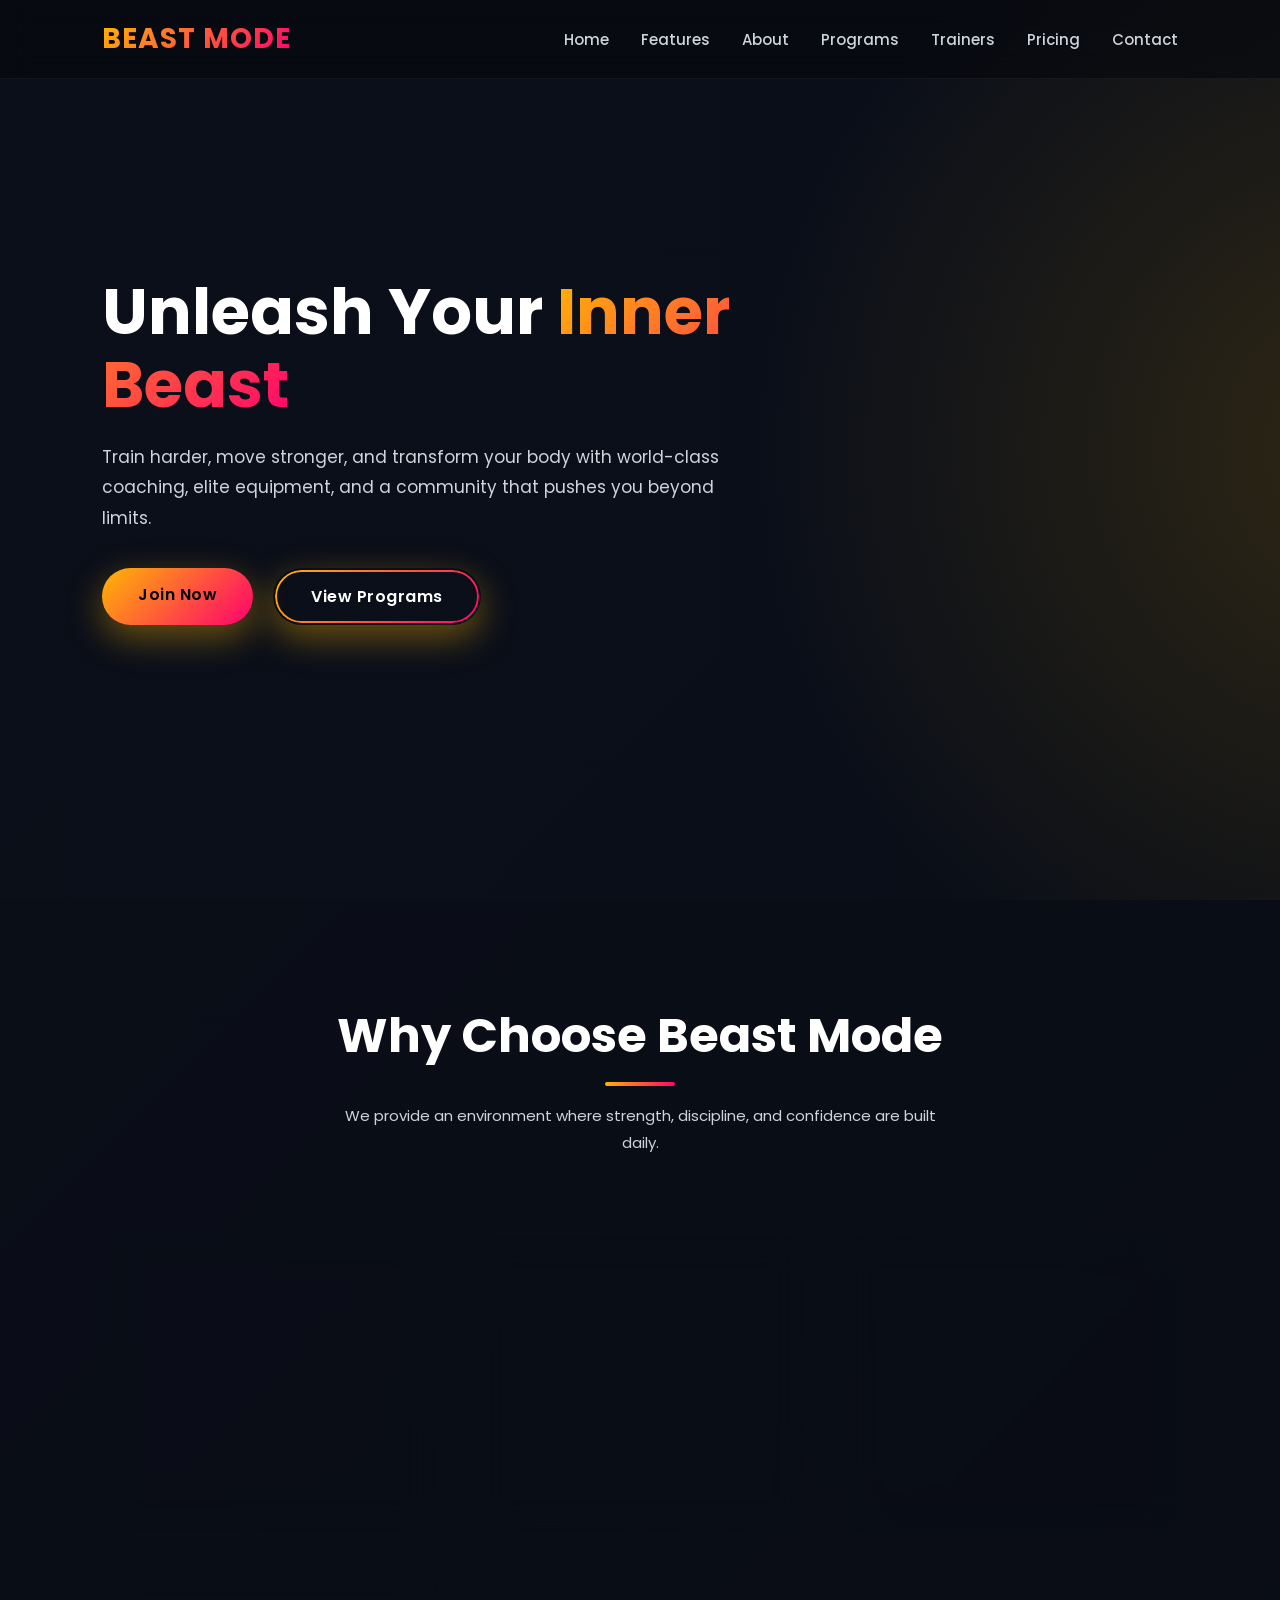
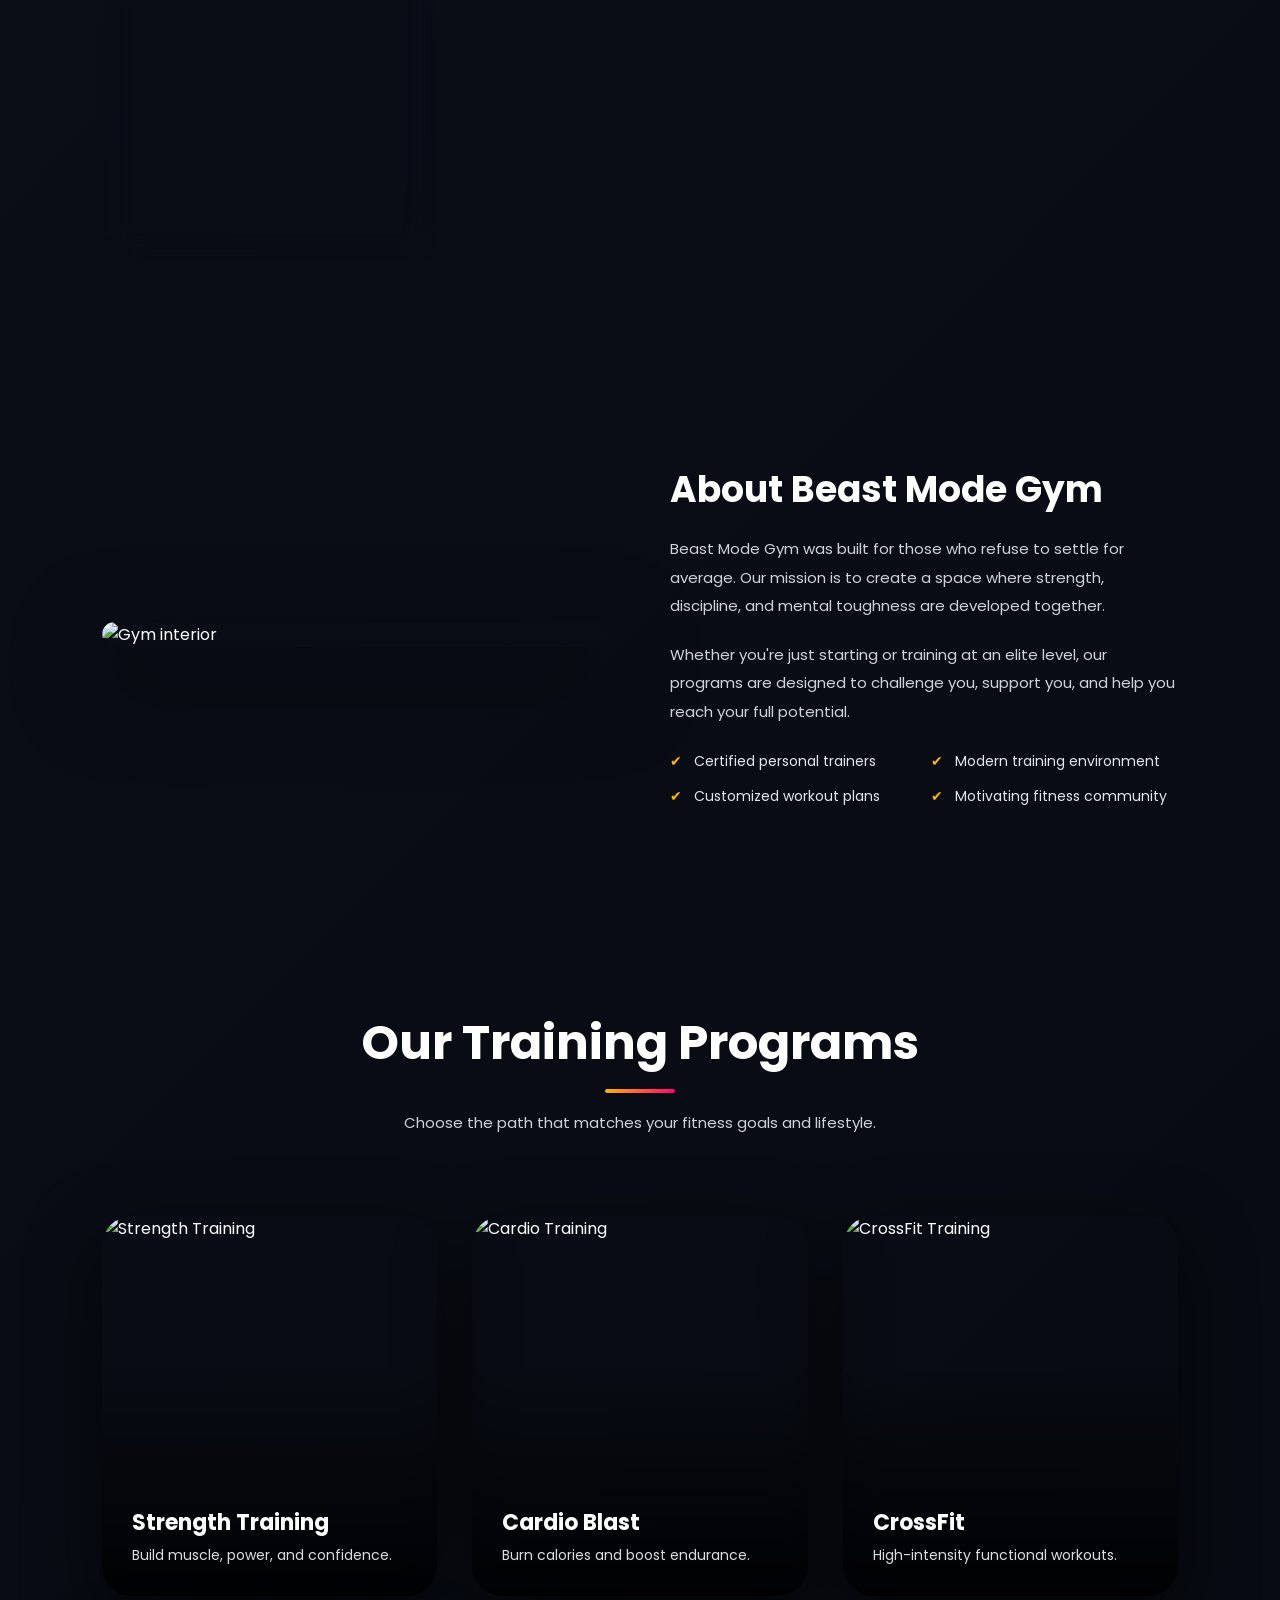
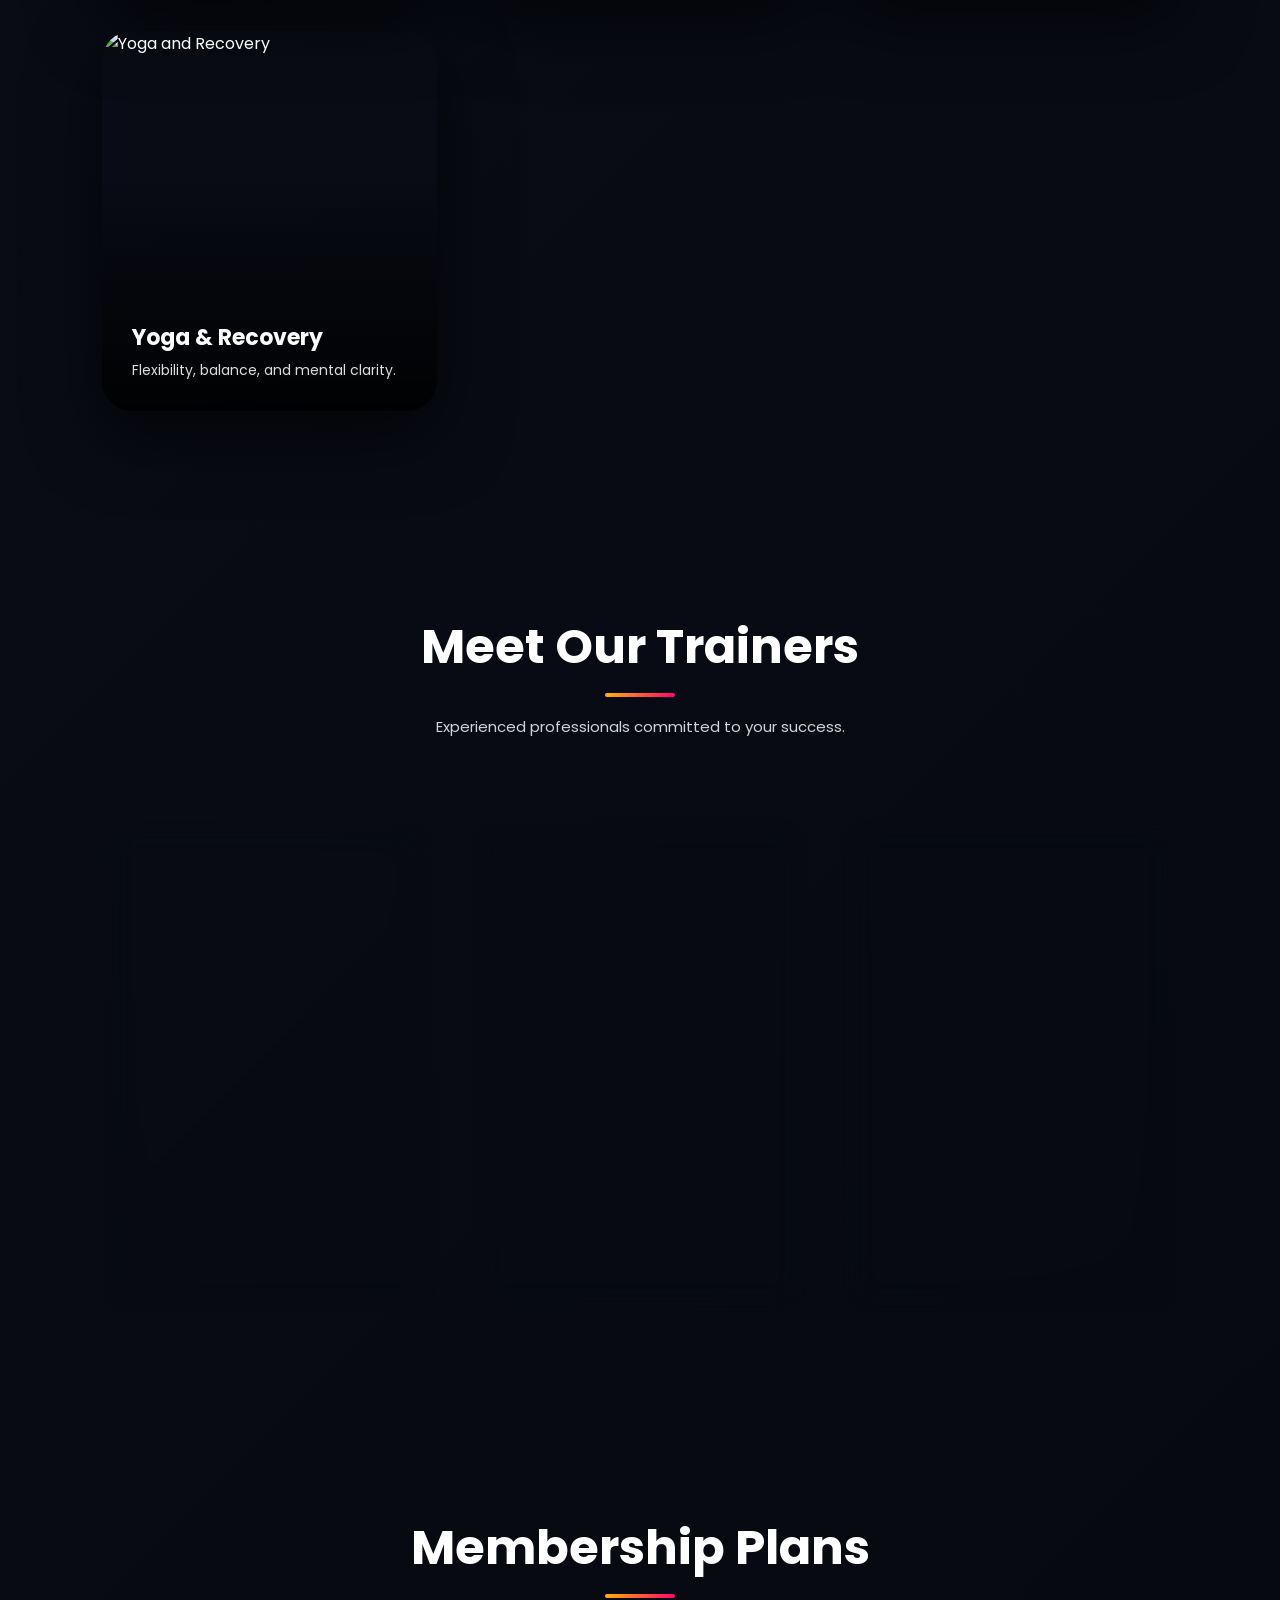
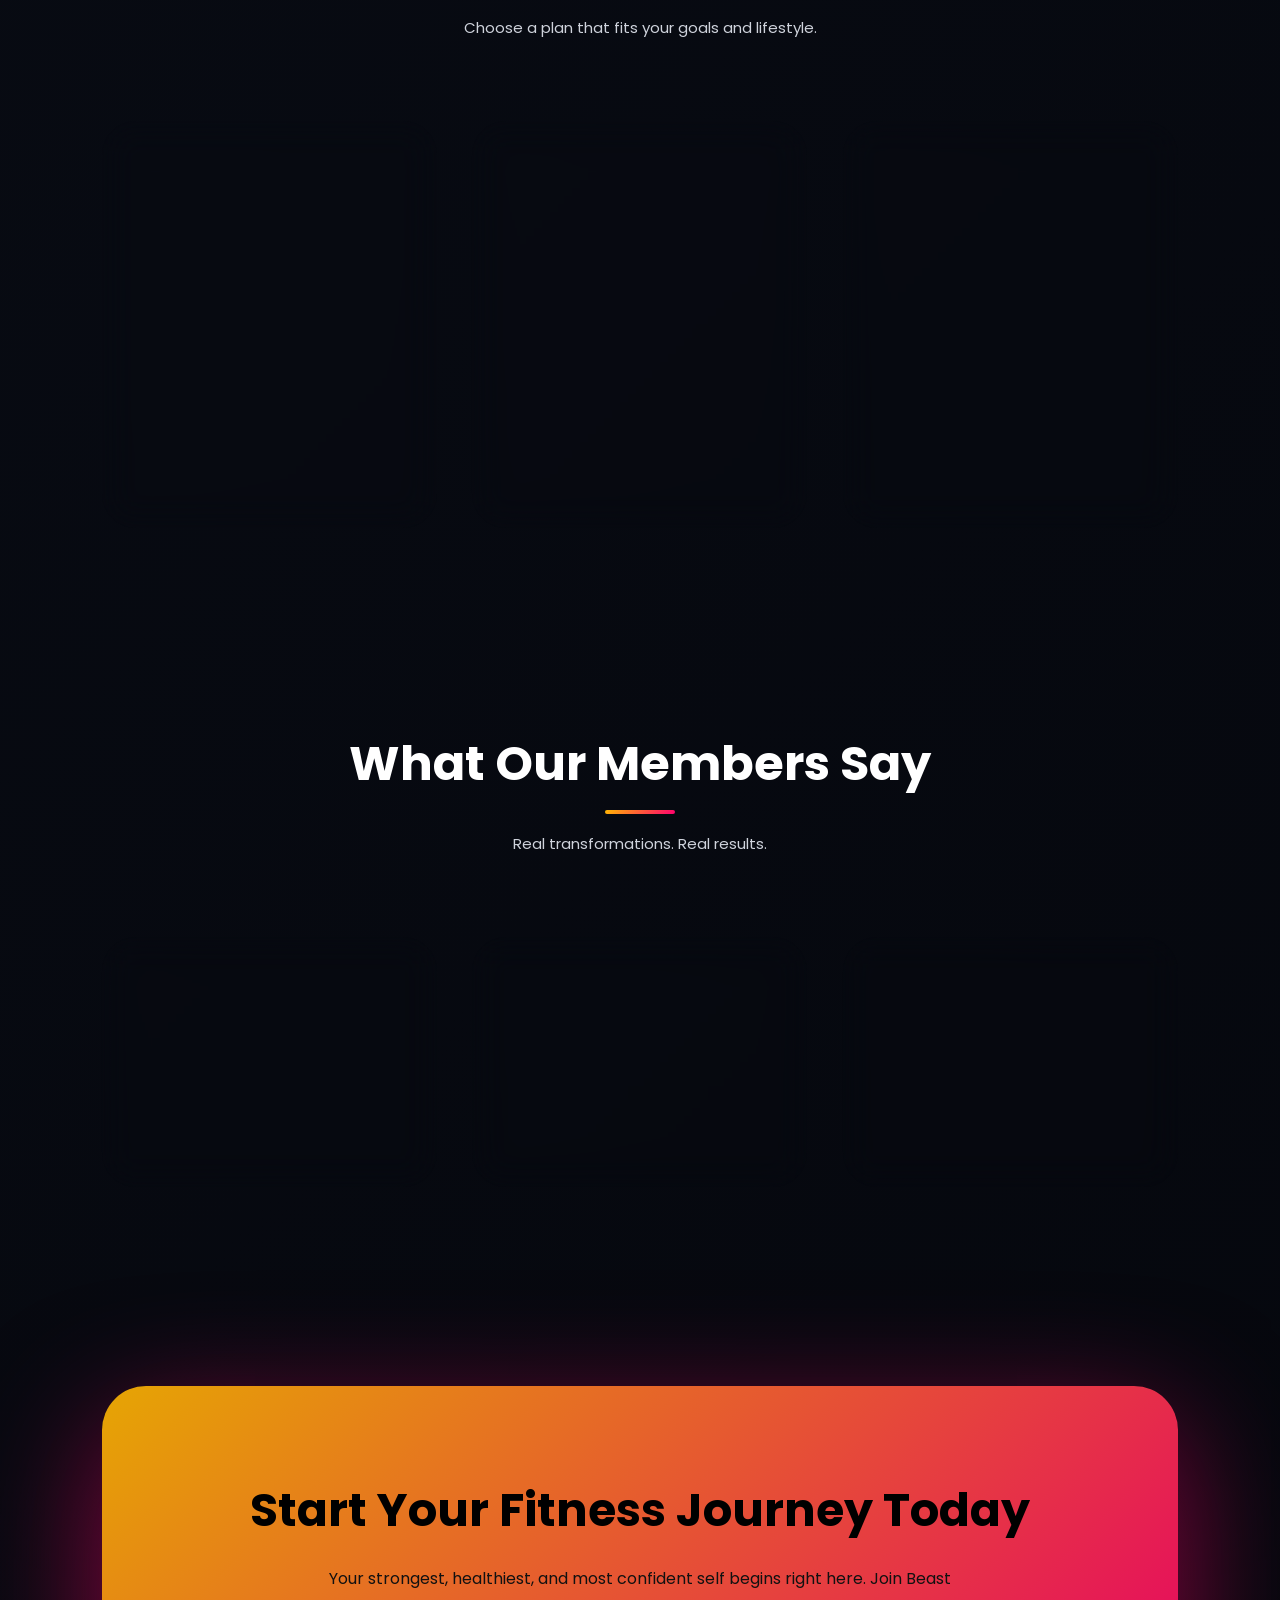
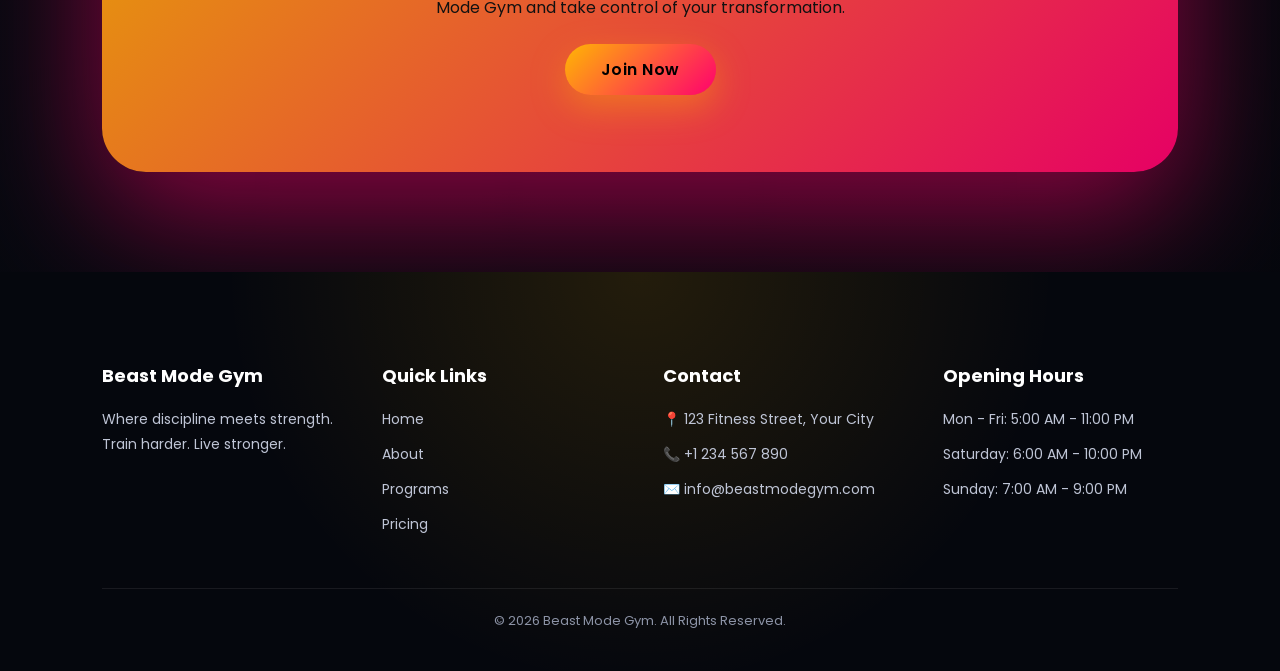
==== index.html @ 17751242 "add new files" ====
<!DOCTYPE html>
<html lang="en">
<head>
  <meta charset="UTF-8" />
  <meta name="viewport" content="width=device-width, initial-scale=1.0" />
  <title>Beast Mode Gym</title>
  <link href="https://fonts.googleapis.com/css2?family=Poppins:wght@300;400;600;700&display=swap" rel="stylesheet">
    <link rel="stylesheet" href="style.css">
</head>
<body>

  <!-- HEADER -->
  <header>
    <div class="logo">BEAST MODE</div>
    <nav>
      <ul>
        <li><a href="#home">Home</a></li>
        <li><a href="#features">Features</a></li>
        <li><a href="#about">About</a></li>
        <li><a href="#programs">Programs</a></li>
        <li><a href="#trainers">Trainers</a></li>
        <li><a href="#pricing">Pricing</a></li>
        <li><a href="#contact">Contact</a></li>
      </ul>
    </nav>
  </header>

  <!-- HERO -->
  <section class="hero" id="home">
    <div class="hero-content">
      <h1>Unleash Your <span>Inner Beast</span></h1>
      <p>Train harder, move stronger, and transform your body with world-class coaching, elite equipment, and a community that pushes you beyond limits.</p>
      <div class="hero-buttons">
        <a href="#pricing" class="btn">Join Now</a>
        <a href="#programs" class="btn outline">View Programs</a>
      </div>
    </div>
  </section>

  <!-- FEATURES -->
  <section id="features">
    <div class="section-title">
      <h2>Why Choose Beast Mode</h2>
      <p>We provide an environment where strength, discipline, and confidence are built daily.</p>
    </div>

    <div class="features-grid">
      <div class="feature-card">
        <i>🏋️</i>
        <h3>Premium Equipment</h3>
        <p>Train with top-of-the-line machines and free weights for maximum performance and safety.</p>
      </div>

      <div class="feature-card">
        <i>🔥</i>
        <h3>High-Intensity Workouts</h3>
        <p>Programs designed to burn fat, build muscle, and push your limits every session.</p>
      </div>

      <div class="feature-card">
        <i>🥗</i>
        <h3>Nutrition Guidance</h3>
        <p>Personalized meal strategies to fuel your body and maximize your results.</p>
      </div>

      <div class="feature-card">
        <i>🧘</i>
        <h3>Recovery & Wellness</h3>
        <p>Yoga, stretching, and recovery sessions to keep your body balanced and strong.</p>
      </div>
    </div>
  </section>

  <!-- ABOUT -->
  <section id="about">
    <div class="about">
      <div class="about-img">
        <img src="https://images.unsplash.com/photo-1579758629938-03608ccdbaba?auto=format&fit=crop&w=1200&q=80" alt="Gym interior">
      </div>

      <div class="about-content">
        <h3>About Beast Mode Gym</h3>
        <p>Beast Mode Gym was built for those who refuse to settle for average. Our mission is to create a space where strength, discipline, and mental toughness are developed together.</p>
        <p>Whether you're just starting or training at an elite level, our programs are designed to challenge you, support you, and help you reach your full potential.</p>
        <ul class="about-list">
          <li>Certified personal trainers</li>
          <li>Modern training environment</li>
          <li>Customized workout plans</li>
          <li>Motivating fitness community</li>
        </ul>
      </div>
    </div>
  </section>

  <!-- PROGRAMS -->
  <section id="programs">
    <div class="section-title">
      <h2>Our Training Programs</h2>
      <p>Choose the path that matches your fitness goals and lifestyle.</p>
    </div>

    <div class="programs-grid">
      <div class="program-card">
        <img src="https://images.unsplash.com/photo-1599058917212-d750089bc07b?auto=format&fit=crop&w=1200&q=80" alt="Strength Training">
        <div class="program-info">
          <h4>Strength Training</h4>
          <p>Build muscle, power, and confidence.</p>
        </div>
      </div>

      <div class="program-card">
        <img src="https://images.unsplash.com/photo-1550345332-09e3ac987658?auto=format&fit=crop&w=1200&q=80" alt="Cardio Training">
        <div class="program-info">
          <h4>Cardio Blast</h4>
          <p>Burn calories and boost endurance.</p>
        </div>
      </div>

      <div class="program-card">
        <img src="https://images.unsplash.com/photo-1593079831268-3381b0db4a77?auto=format&fit=crop&w=1200&q=80" alt="CrossFit Training">
        <div class="program-info">
          <h4>CrossFit</h4>
          <p>High-intensity functional workouts.</p>
        </div>
      </div>

      <div class="program-card">
        <img src="https://images.unsplash.com/photo-1594737625785-cdf9d6e9c1c4?auto=format&fit=crop&w=1200&q=80" alt="Yoga and Recovery">
        <div class="program-info">
          <h4>Yoga & Recovery</h4>
          <p>Flexibility, balance, and mental clarity.</p>
        </div>
      </div>
    </div>
  </section>

  <!-- TRAINERS -->
  <section id="trainers">
    <div class="section-title">
      <h2>Meet Our Trainers</h2>
      <p>Experienced professionals committed to your success.</p>
    </div>

    <div class="trainers-grid">
      <div class="trainer-card">
        <img src="https://images.unsplash.com/photo-1598970434795-0c54fe7c0648?auto=format&fit=crop&w=800&q=80" alt="Trainer">
        <div class="trainer-info">
          <h4>Jason Miller</h4>
          <span>Strength Coach</span>
          <p>Specialist in muscle growth, powerlifting, and advanced strength training.</p>
        </div>
      </div>

      <div class="trainer-card">
        <img src="https://images.unsplash.com/photo-1544717305-2782549b5136?auto=format&fit=crop&w=800&q=80" alt="Trainer">
        <div class="trainer-info">
          <h4>Sophia Reed</h4>
          <span>Fitness & Wellness</span>
          <p>Expert in fat loss, mobility training, and lifestyle coaching.</p>
        </div>
      </div>

      <div class="trainer-card">
        <img src="https://images.unsplash.com/photo-1554284126-aa88f22d0d9c?auto=format&fit=crop&w=800&q=80" alt="Trainer">
        <div class="trainer-info">
          <h4>Daniel Carter</h4>
          <span>CrossFit Trainer</span>
          <p>Focused on high-intensity conditioning and athletic performance.</p>
        </div>
      </div>
    </div>
  </section>

  <!-- PRICING -->
  <section id="pricing">
    <div class="section-title">
      <h2>Membership Plans</h2>
      <p>Choose a plan that fits your goals and lifestyle.</p>
    </div>

    <div class="pricing-grid">
      <div class="price-card">
        <h4>Basic</h4>
        <div class="price">$29<span>/month</span></div>
        <ul>
          <li>Full gym access</li>
          <li>Standard equipment usage</li>
          <li>Locker room access</li>
          <li>Free fitness assessment</li>
        </ul>
        <a href="#" class="btn">Get Started</a>
      </div>

      <div class="price-card">
        <h4>Pro</h4>
        <div class="price">$59<span>/month</span></div>
        <ul>
          <li>All Basic features</li>
          <li>Group fitness classes</li>
          <li>Nutrition guidance</li>
          <li>Monthly progress tracking</li>
        </ul>
        <a href="#" class="btn">Get Started</a>
      </div>

      <div class="price-card">
        <h4>Elite</h4>
        <div class="price">$99<span>/month</span></div>
        <ul>
          <li>All Pro features</li>
          <li>Personal training sessions</li>
          <li>Custom workout plans</li>
          <li>Priority support</li>
        </ul>
        <a href="#" class="btn">Get Started</a>
      </div>
    </div>
  </section>

  <!-- TESTIMONIALS -->
  <section>
    <div class="section-title">
      <h2>What Our Members Say</h2>
      <p>Real transformations. Real results.</p>
    </div>

    <div class="testimonials-grid">
      <div class="testimonial-card">
        <p>“Beast Mode Gym changed my life. I lost 12kg and gained confidence I never had before.”</p>
        <div class="testimonial-user">
          <img src="https://randomuser.me/api/portraits/men/32.jpg" alt="Client">
          <div>
            <h5>Michael R.</h5>
            <span>Member</span>
          </div>
        </div>
      </div>

      <div class="testimonial-card">
        <p>“The trainers truly care about your progress. Every session pushes me to be better.”</p>
        <div class="testimonial-user">
          <img src="https://randomuser.me/api/portraits/women/44.jpg" alt="Client">
          <div>
            <h5>Emma L.</h5>
            <span>Member</span>
          </div>
        </div>
      </div>

      <div class="testimonial-card">
        <p>“Clean, modern, motivating — this is the best gym I’ve ever trained at.”</p>
        <div class="testimonial-user">
          <img src="https://randomuser.me/api/portraits/men/76.jpg" alt="Client">
          <div>
            <h5>David K.</h5>
            <span>Member</span>
          </div>
        </div>
      </div>
    </div>
  </section>

  <!-- CTA -->
  <section>
    <div class="cta">
      <h2>Start Your Fitness Journey Today</h2>
      <p>Your strongest, healthiest, and most confident self begins right here. Join Beast Mode Gym and take control of your transformation.</p>
      <a href="#pricing" class="btn">Join Now</a>
    </div>
  </section>

  <!-- FOOTER -->
  <footer id="contact">
    <div class="footer-grid">
      <div class="footer-col">
        <h4>Beast Mode Gym</h4>
        <p>Where discipline meets strength. Train harder. Live stronger.</p>
      </div>

      <div class="footer-col">
        <h4>Quick Links</h4>
        <a href="#home">Home</a>
        <a href="#about">About</a>
        <a href="#programs">Programs</a>
        <a href="#pricing">Pricing</a>
      </div>

      <div class="footer-col">
        <h4>Contact</h4>
        <p>📍 123 Fitness Street, Your City</p>
        <p>📞 +1 234 567 890</p>
        <p>✉️ info@beastmodegym.com</p>
      </div>

      <div class="footer-col">
        <h4>Opening Hours</h4>
        <p>Mon - Fri: 5:00 AM - 11:00 PM</p>
        <p>Saturday: 6:00 AM - 10:00 PM</p>
        <p>Sunday: 7:00 AM - 9:00 PM</p>
      </div>
    </div>

    <div class="footer-bottom">
      © 2026 Beast Mode Gym. All Rights Reserved.
    </div>
  </footer>

</body>
</html>
---- style.css ----
:root {
    --bg-dark: #0b0f19;
    --bg-glass: rgba(255, 255, 255, 0.08);
    --accent: #ffb703;
    --accent2: #ff006e;
    --text-light: #ffffff;
    --text-muted: #cfd3dc;
    --blur: blur(18px);
}

* {
    margin: 0;
    padding: 0;
    box-sizing: border-box;
    font-family: 'Poppins', sans-serif;
}

body {
    background: linear-gradient(135deg, #0b0f19, #05070d);
    color: var(--text-light);
    overflow-x: hidden;
}

html {
    scroll-behavior: smooth;
}

img {
    max-width: 100%;
    display: block;
}

a {
    text-decoration: none;
    color: inherit;
}

section {
    padding: 100px 8%;
    position: relative;
}

/* ================= HEADER ================= */
header {
    position: fixed;
    top: 0;
    left: 0;
    width: 100%;
    z-index: 1000;
    background: rgba(5, 7, 13, 0.6);
    backdrop-filter: blur(14px);
    padding: 18px 8%;
    display: flex;
    align-items: center;
    justify-content: space-between;
    border-bottom: 1px solid rgba(255, 255, 255, 0.05);
}

.logo {
    font-size: 28px;
    font-weight: 700;
    letter-spacing: 1px;
    background: linear-gradient(135deg, var(--accent), var(--accent2));
    -webkit-background-clip: text;
    -webkit-text-fill-color: transparent;
}

nav ul {
    list-style: none;
    display: flex;
    gap: 32px;
}

nav ul li a {
    font-size: 15px;
    font-weight: 500;
    color: var(--text-muted);
    position: relative;
    padding-bottom: 6px;
}

nav ul li a::after {
    content: '';
    position: absolute;
    left: 0;
    bottom: 0;
    width: 0;
    height: 2px;
    background: linear-gradient(135deg, var(--accent), var(--accent2));
    transition: width 0.4s ease;
}

nav ul li a:hover::after {
    width: 100%;
}

/* ================= HERO ================= */
.hero {
    min-height: 100vh;
    display: flex;
    align-items: center;
    background:
        linear-gradient(to right, rgba(11, 15, 25, 0.85), rgba(11, 15, 25, 0.55)),
        url('https://images.unsplash.com/photo-1558611848-73f7eb4001a1?auto=format&fit=crop&w=1600&q=80') center/cover no-repeat;
    position: relative;
    overflow: hidden;
}

.hero::before {
    content: '';
    position: absolute;
    width: 200%;
    height: 200%;
    background: radial-gradient(circle at center, rgba(255, 183, 3, 0.15), transparent 40%);
    animation: pulseGlow 6s infinite alternate ease-in-out;
}

.hero-content {
    position: relative;
    max-width: 650px;
    z-index: 2;
    animation: slideInLeft 1.4s ease forwards;
}

.hero-content h1 {
    font-size: clamp(36px, 5vw, 64px);
    line-height: 1.15;
    margin-bottom: 20px;
}

.hero-content h1 span {
    background: linear-gradient(135deg, var(--accent), var(--accent2));
    -webkit-background-clip: text;
    -webkit-text-fill-color: transparent;
}

.hero-content p {
    font-size: 17px;
    color: var(--text-muted);
    margin-bottom: 35px;
    line-height: 1.8;
}

.hero-buttons {
    display: flex;
    gap: 20px;
    flex-wrap: wrap;
}

.btn {
    padding: 14px 36px;
    border-radius: 40px;
    font-weight: 600;
    letter-spacing: 0.5px;
    background: linear-gradient(135deg, var(--accent), var(--accent2));
    color: #000;
    box-shadow: 0 12px 35px rgba(255, 183, 3, 0.4);
    transition: all 0.4s ease;
}

.btn:hover {
    transform: translateY(-6px) scale(1.05);
    box-shadow: 0 20px 55px rgba(255, 0, 110, 0.55);
}

.btn.outline {
    background: transparent;
    color: #fff;
    border: 2px solid transparent;
    background-clip: padding-box;
    position: relative;
}

.btn.outline::before {
    content: '';
    position: absolute;
    inset: 0;
    border-radius: 40px;
    padding: 2px;
    background: linear-gradient(135deg, var(--accent), var(--accent2));
    -webkit-mask: linear-gradient(#fff 0 0) content-box, linear-gradient(#fff 0 0);
    -webkit-mask-composite: xor;
    mask-composite: exclude;
}

/* ================= SECTION TITLES ================= */
.section-title {
    text-align: center;
    margin-bottom: 80px;
    animation: fadeUp 1.2s ease forwards;
}

.section-title h2 {
    font-size: clamp(30px, 4vw, 48px);
    margin-bottom: 12px;
    position: relative;
    display: inline-block;
}

.section-title h2::after {
    content: '';
    width: 70px;
    height: 4px;
    background: linear-gradient(135deg, var(--accent), var(--accent2));
    position: absolute;
    left: 50%;
    bottom: -14px;
    transform: translateX(-50%);
    border-radius: 3px;
}

.section-title p {
    color: var(--text-muted);
    font-size: 15px;
    margin-top: 18px;
    max-width: 600px;
    margin-inline: auto;
    line-height: 1.8;
}

/* ================= FEATURES ================= */
.features-grid {
    display: grid;
    grid-template-columns: repeat(auto-fit, minmax(260px, 1fr));
    gap: 35px;
}

.feature-card {
    background: linear-gradient(145deg, rgba(255, 255, 255, 0.08), rgba(255, 255, 255, 0.02));
    backdrop-filter: var(--blur);
    border-radius: 26px;
    padding: 45px 30px;
    text-align: center;
    box-shadow: 0 20px 55px rgba(0, 0, 0, 0.55);
    transition: all 0.5s ease;
    position: relative;
    overflow: hidden;
}

.feature-card::before {
    content: '';
    position: absolute;
    width: 120%;
    height: 120%;
    background: radial-gradient(circle at top right, rgba(255, 183, 3, 0.25), transparent 60%);
    opacity: 0;
    transition: opacity 0.5s ease;
}

.feature-card:hover::before {
    opacity: 1;
}

.feature-card:hover {
    transform: translateY(-12px) scale(1.05);
    box-shadow: 0 30px 85px rgba(255, 0, 110, 0.45);
}

.feature-card i {
    font-size: 46px;
    margin-bottom: 18px;
    display: inline-block;
    background: linear-gradient(135deg, var(--accent), var(--accent2));
    -webkit-background-clip: text;
    -webkit-text-fill-color: transparent;
}

.feature-card h3 {
    font-size: 21px;
    margin-bottom: 12px;
}

.feature-card p {
    font-size: 14px;
    color: var(--text-muted);
    line-height: 1.8;
}

/* ================= ABOUT ================= */
.about {
    display: grid;
    grid-template-columns: repeat(auto-fit, minmax(280px, 1fr));
    gap: 60px;
    align-items: center;
}

.about-img {
    border-radius: 34px;
    overflow: hidden;
    box-shadow: 0 30px 90px rgba(0, 0, 0, 0.6);
    animation: floatY 6s infinite ease-in-out;
}

.about-content h3 {
    font-size: 36px;
    margin-bottom: 18px;
}

.about-content p {
    font-size: 15px;
    color: var(--text-muted);
    line-height: 1.9;
    margin-bottom: 20px;
}

.about-list {
    display: grid;
    grid-template-columns: repeat(2, 1fr);
    gap: 14px;
    margin-top: 25px;
}

.about-list li {
    list-style: none;
    font-size: 14px;
    color: #e2e6ee;
    position: relative;
    padding-left: 24px;
}

.about-list li::before {
    content: '✔';
    position: absolute;
    left: 0;
    top: 0;
    color: var(--accent);
    font-size: 14px;
}

/* ================= PROGRAMS ================= */
.programs-grid {
    display: grid;
    grid-template-columns: repeat(auto-fit, minmax(260px, 1fr));
    gap: 35px;
}

.program-card {
    position: relative;
    height: 380px;
    border-radius: 30px;
    overflow: hidden;
    box-shadow: 0 25px 70px rgba(0, 0, 0, 0.6);
    transition: transform 0.5s ease, box-shadow 0.5s ease;
}

.program-card img {
    width: 100%;
    height: 100%;
    object-fit: cover;
    transition: transform 0.8s ease;
}

.program-card::after {
    content: '';
    position: absolute;
    inset: 0;
    background: linear-gradient(to top, rgba(0, 0, 0, 0.85), transparent 60%);
}

.program-info {
    position: absolute;
    bottom: 30px;
    left: 30px;
    z-index: 2;
}

.program-info h4 {
    font-size: 22px;
    margin-bottom: 6px;
}

.program-info p {
    font-size: 14px;
    color: #ddd;
}

.program-card:hover img {
    transform: scale(1.15) rotate(1deg);
}

.program-card:hover {
    transform: translateY(-10px) scale(1.03);
    box-shadow: 0 35px 100px rgba(255, 0, 110, 0.45);
}

/* ================= TRAINERS ================= */
.trainers-grid {
    display: grid;
    grid-template-columns: repeat(auto-fit, minmax(260px, 1fr));
    gap: 35px;
}

.trainer-card {
    background: linear-gradient(145deg, rgba(255, 255, 255, 0.08), rgba(255, 255, 255, 0.02));
    backdrop-filter: var(--blur);
    border-radius: 30px;
    overflow: hidden;
    text-align: center;
    box-shadow: 0 22px 65px rgba(0, 0, 0, 0.55);
    transition: all 0.5s ease;
}

.trainer-card:hover {
    transform: translateY(-14px) scale(1.05);
    box-shadow: 0 35px 110px rgba(255, 183, 3, 0.45);
}

.trainer-card img {
    height: 320px;
    width: 100%;
    object-fit: cover;
}

.trainer-info {
    padding: 28px 24px;
}

.trainer-info h4 {
    font-size: 20px;
    margin-bottom: 6px;
}

.trainer-info span {
    font-size: 13px;
    color: var(--accent);
    display: block;
    margin-bottom: 12px;
}

.trainer-info p {
    font-size: 14px;
    color: var(--text-muted);
    line-height: 1.7;
}

/* ================= PRICING ================= */
.pricing-grid {
    display: grid;
    grid-template-columns: repeat(auto-fit, minmax(260px, 1fr));
    gap: 35px;
}

.price-card {
    background: linear-gradient(145deg, rgba(255, 255, 255, 0.1), rgba(255, 255, 255, 0.02));
    backdrop-filter: var(--blur);
    border-radius: 34px;
    padding: 50px 34px;
    text-align: center;
    box-shadow: 0 28px 80px rgba(0, 0, 0, 0.6);
    transition: all 0.5s ease;
    position: relative;
    overflow: hidden;
}

.price-card::before {
    content: '';
    position: absolute;
    width: 140%;
    height: 140%;
    background: radial-gradient(circle at top left, rgba(255, 0, 110, 0.25), transparent 60%);
    opacity: 0;
    transition: opacity 0.5s ease;
}

.price-card:hover::before {
    opacity: 1;
}

.price-card:hover {
    transform: translateY(-16px) scale(1.06);
    box-shadow: 0 40px 120px rgba(255, 0, 110, 0.55);
}

.price-card h4 {
    font-size: 22px;
    margin-bottom: 14px;
}

.price {
    font-size: 44px;
    font-weight: 700;
    margin-bottom: 20px;
    background: linear-gradient(135deg, var(--accent), var(--accent2));
    -webkit-background-clip: text;
    -webkit-text-fill-color: transparent;
}

.price span {
    font-size: 14px;
    color: var(--text-muted);
    font-weight: 400;
}

.price-card ul {
    list-style: none;
    margin-bottom: 30px;
}

.price-card ul li {
    font-size: 14px;
    color: #e3e7ef;
    margin: 12px 0;
}

/* ================= TESTIMONIALS ================= */
.testimonials-grid {
    display: grid;
    grid-template-columns: repeat(auto-fit, minmax(280px, 1fr));
    gap: 35px;
}

.testimonial-card {
    background: linear-gradient(145deg, rgba(255, 255, 255, 0.08), rgba(255, 255, 255, 0.02));
    backdrop-filter: var(--blur);
    border-radius: 34px;
    padding: 45px 34px;
    box-shadow: 0 24px 70px rgba(0, 0, 0, 0.55);
    transition: all 0.5s ease;
    position: relative;
}

.testimonial-card::after {
    content: '❝';
    position: absolute;
    top: 20px;
    right: 24px;
    font-size: 60px;
    opacity: 0.08;
}

.testimonial-card:hover {
    transform: translateY(-12px) scale(1.04);
    box-shadow: 0 35px 110px rgba(255, 183, 3, 0.45);
}

.testimonial-card p {
    font-size: 15px;
    color: #e2e6ee;
    line-height: 1.9;
    margin-bottom: 22px;
}

.testimonial-user {
    display: flex;
    align-items: center;
    gap: 14px;
}

.testimonial-user img {
    width: 52px;
    height: 52px;
    border-radius: 50%;
    object-fit: cover;
    border: 2px solid var(--accent);
}

.testimonial-user h5 {
    font-size: 15px;
}

.testimonial-user span {
    font-size: 12px;
    color: var(--accent);
}

/* ================= CTA ================= */
.cta {
    background:
        linear-gradient(135deg, rgba(255, 183, 3, 0.9), rgba(255, 0, 110, 0.9)),
        url('https://images.unsplash.com/photo-1554284126-aa88f22d0d9c?auto=format&fit=crop&w=1600&q=80') center/cover no-repeat;
    border-radius: 44px;
    padding: 90px 70px;
    text-align: center;
    box-shadow: 0 40px 130px rgba(255, 0, 110, 0.55);
    position: relative;
    overflow: hidden;
    animation: glowPulse 6s infinite alternate ease-in-out;
}

.cta h2 {
    font-size: clamp(28px, 4vw, 46px);
    margin-bottom: 20px;
    color: #000;
}

.cta p {
    font-size: 16px;
    margin-bottom: 34px;
    color: #111;
    max-width: 650px;
    margin-inline: auto;
    line-height: 1.8;
}

/* ================= FOOTER ================= */
footer {
    background: #05070d;
    padding: 90px 8% 40px;
    position: relative;
}

footer::before {
    content: '';
    position: absolute;
    inset: 0;
    background: radial-gradient(circle at top center, rgba(255, 183, 3, 0.12), transparent 55%);
}

.footer-grid {
    display: grid;
    grid-template-columns: repeat(auto-fit, minmax(220px, 1fr));
    gap: 45px;
    margin-bottom: 40px;
    position: relative;
    z-index: 2;
}

.footer-col h4 {
    font-size: 18px;
    margin-bottom: 18px;
    color: #fff;
}

.footer-col p,
.footer-col a {
    font-size: 14px;
    color: #bfc5d6;
    line-height: 1.8;
    display: block;
    margin-bottom: 10px;
    transition: color 0.3s ease;
}

.footer-col a:hover {
    color: var(--accent);
}

.footer-bottom {
    text-align: center;
    font-size: 13px;
    color: #8c93a6;
    border-top: 1px solid rgba(255, 255, 255, 0.08);
    padding-top: 22px;
    position: relative;
    z-index: 2;
}

/* ================= ANIMATIONS ================= */
@keyframes slideInLeft {
    from {
        opacity: 0;
        transform: translateX(-80px);
    }

    to {
        opacity: 1;
        transform: translateX(0);
    }
}

@keyframes fadeUp {
    from {
        opacity: 0;
        transform: translateY(60px);
    }

    to {
        opacity: 1;
        transform: translateY(0);
    }
}

@keyframes floatY {

    0%,
    100% {
        transform: translateY(0);
    }

    50% {
        transform: translateY(-16px);
    }
}

@keyframes pulseGlow {
    0% {
        transform: scale(1);
        opacity: 0.4;
    }

    100% {
        transform: scale(1.15);
        opacity: 0.7;
    }
}

@keyframes glowPulse {
    0% {
        box-shadow: 0 40px 130px rgba(255, 0, 110, 0.45);
    }

    100% {
        box-shadow: 0 60px 180px rgba(255, 183, 3, 0.65);
    }
}

/* ================= RESPONSIVE ================= */
@media (max-width: 900px) {
    header {
        padding: 16px 6%;
    }

    nav ul {
        gap: 20px;
    }

    .hero-content {
        max-width: 100%;
    }

    .cta {
        padding: 70px 40px;
    }
}

@media (max-width: 600px) {
    section {
        padding: 80px 6%;
    }

    header {
        flex-direction: column;
        gap: 12px;
    }

    nav ul {
        flex-wrap: wrap;
        justify-content: center;
        gap: 14px;
    }

    .hero-content h1 {
        font-size: 36px;
    }

    .hero-content p {
        font-size: 15px;
    }

    .hero-buttons {
        justify-content: center;
    }

    .about-list {
        grid-template-columns: 1fr;
    }

    .cta {
        padding: 60px 26px;
    }
}
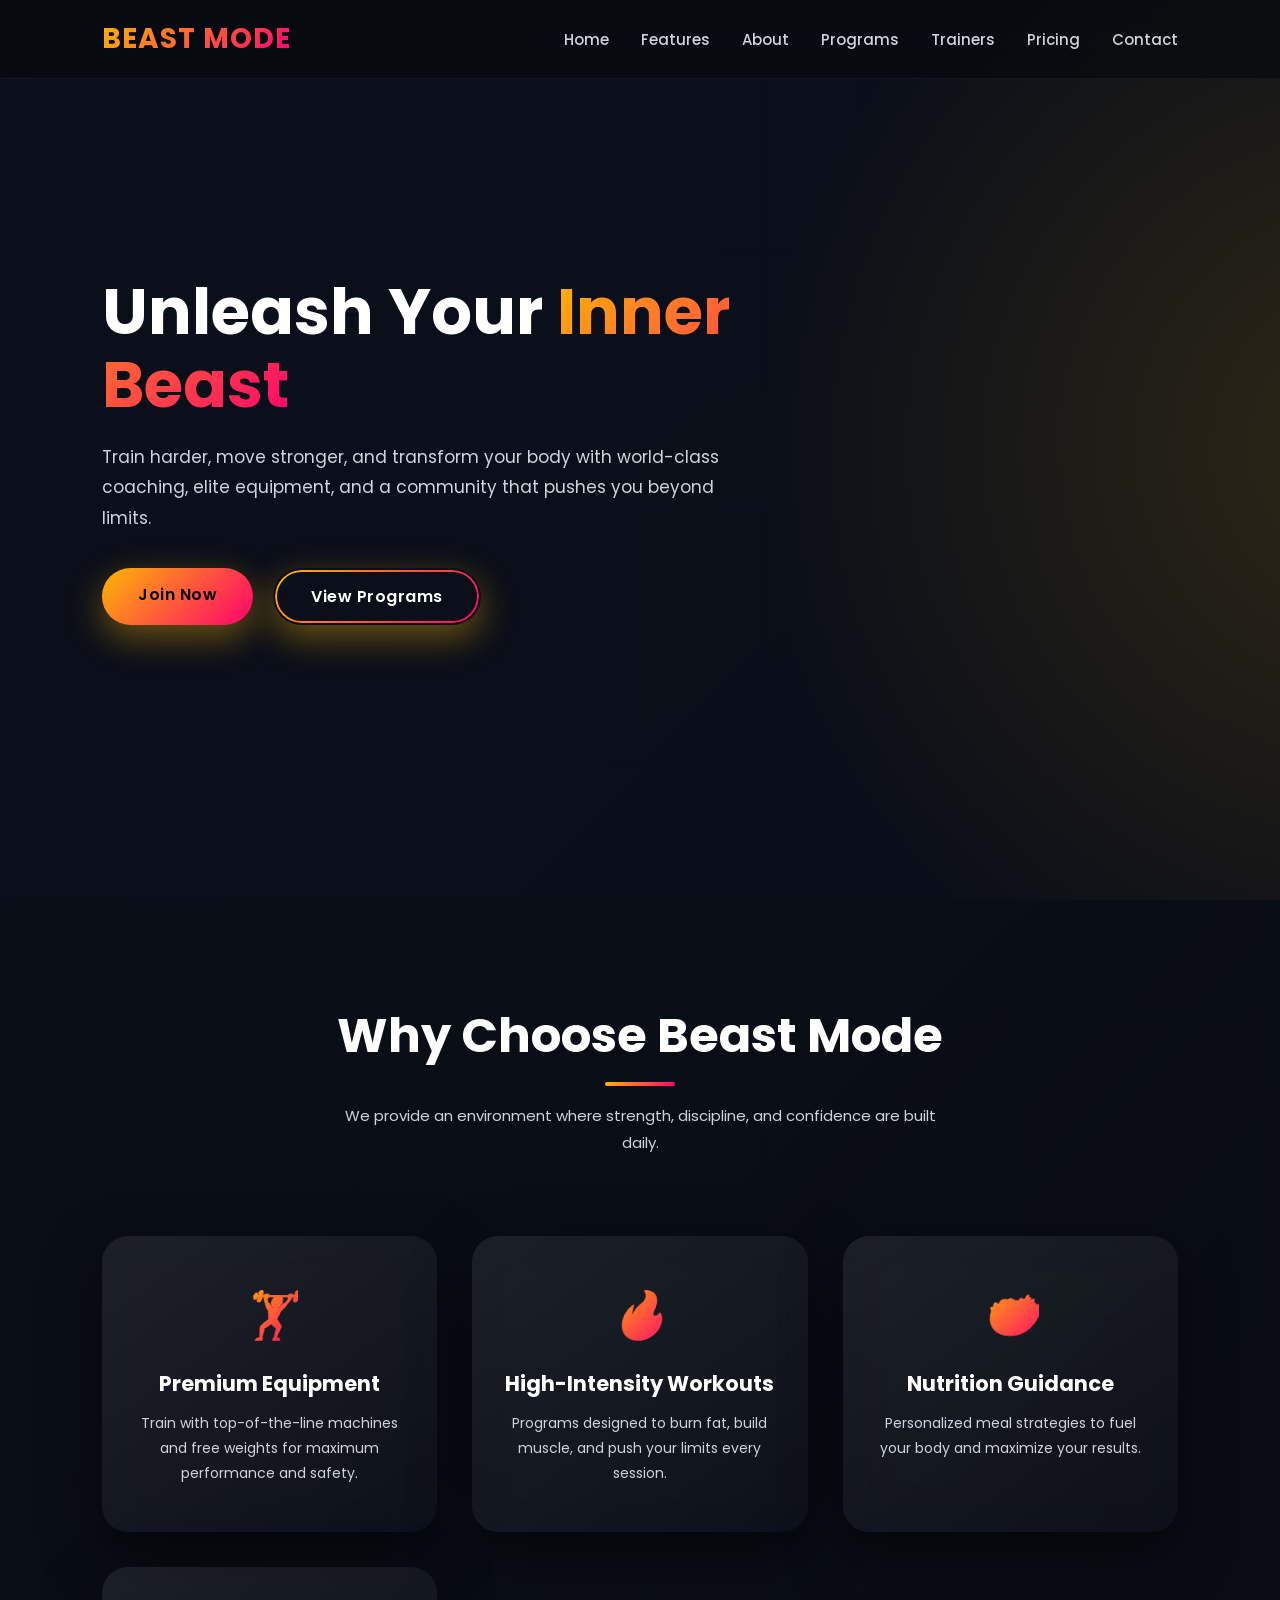
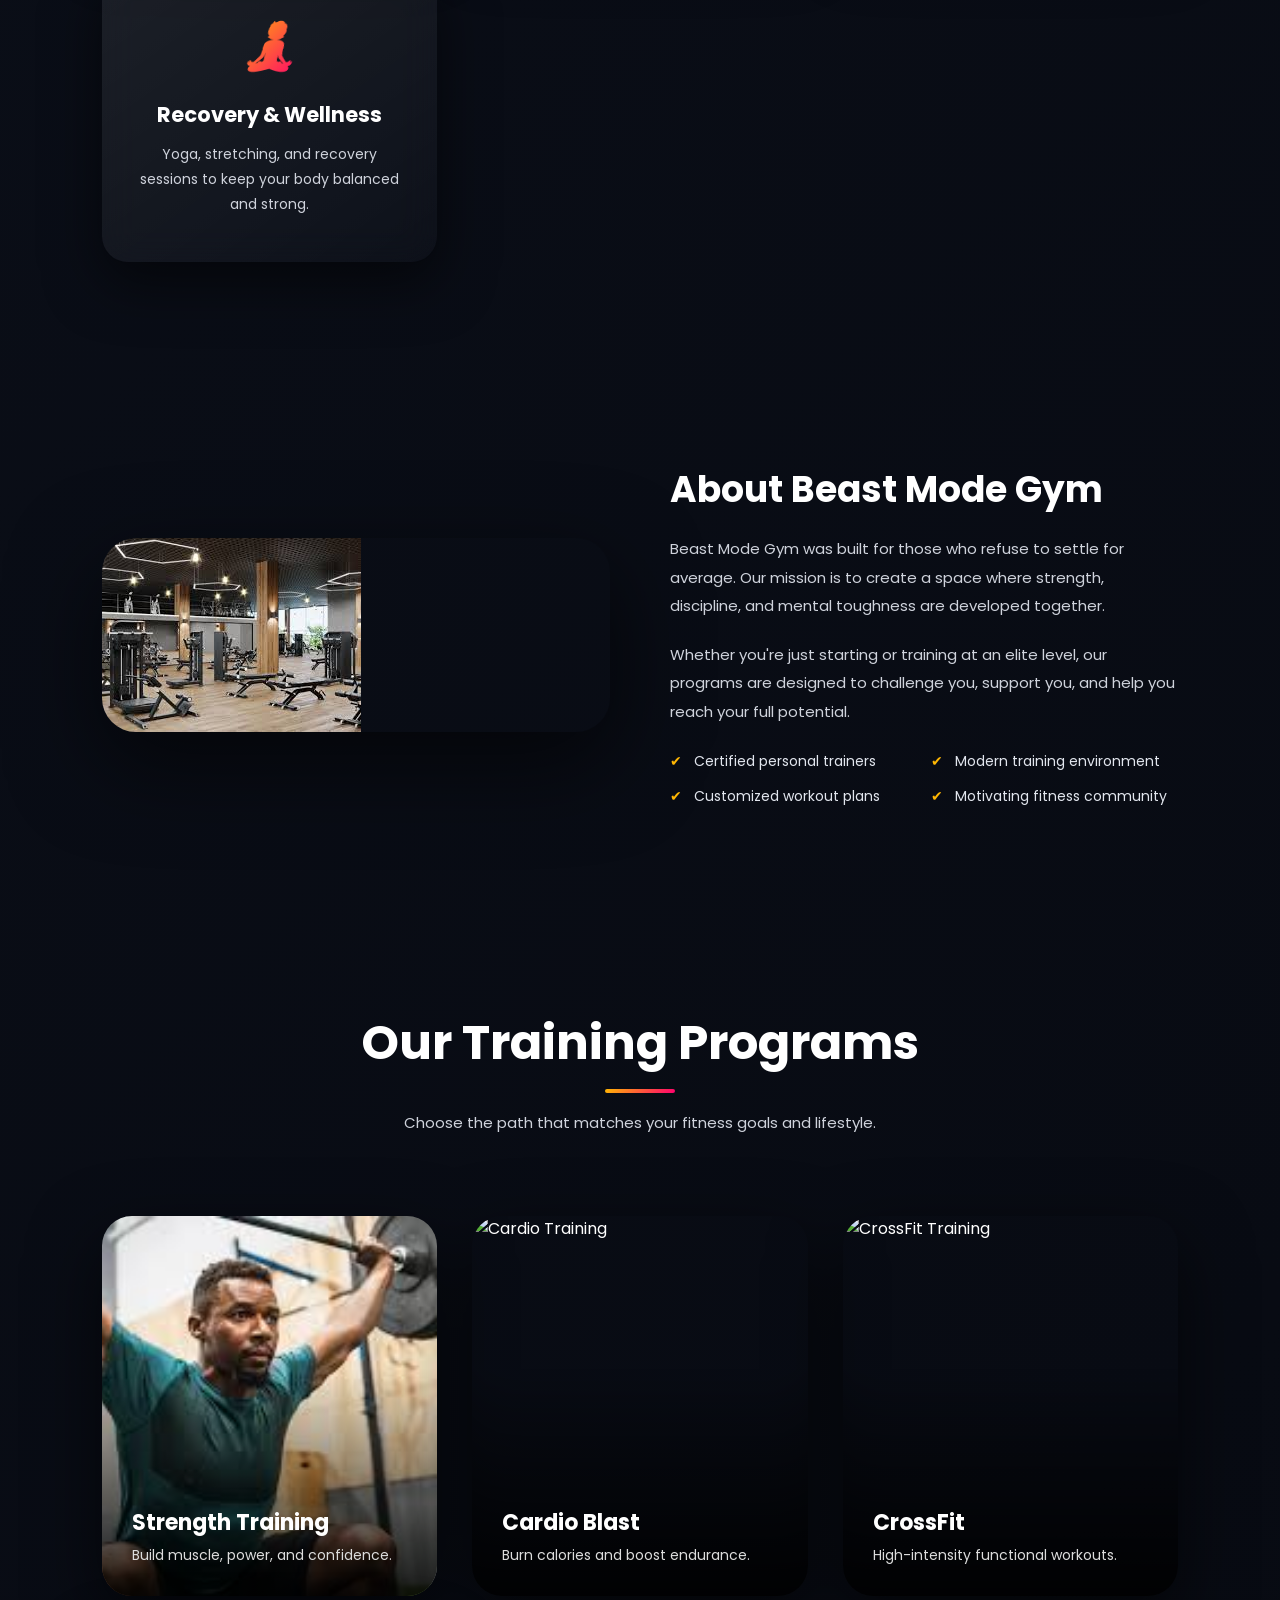
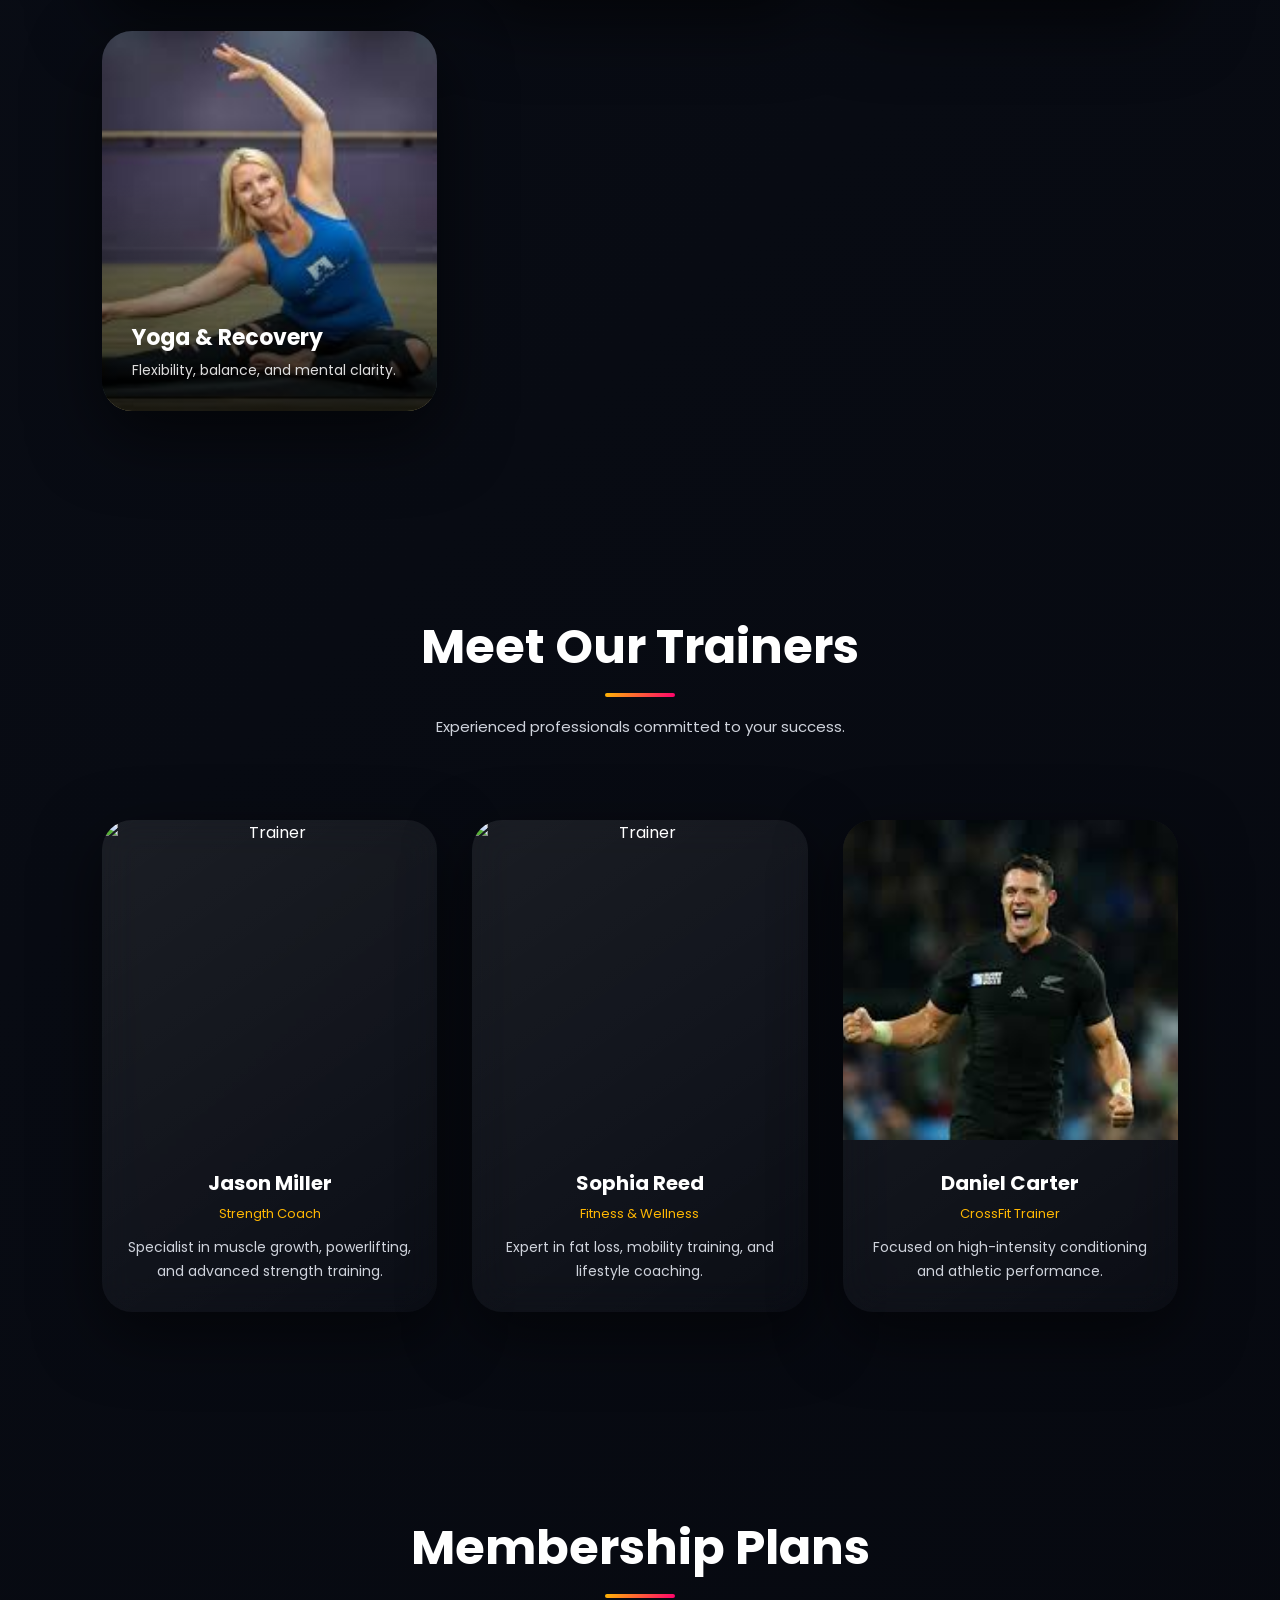
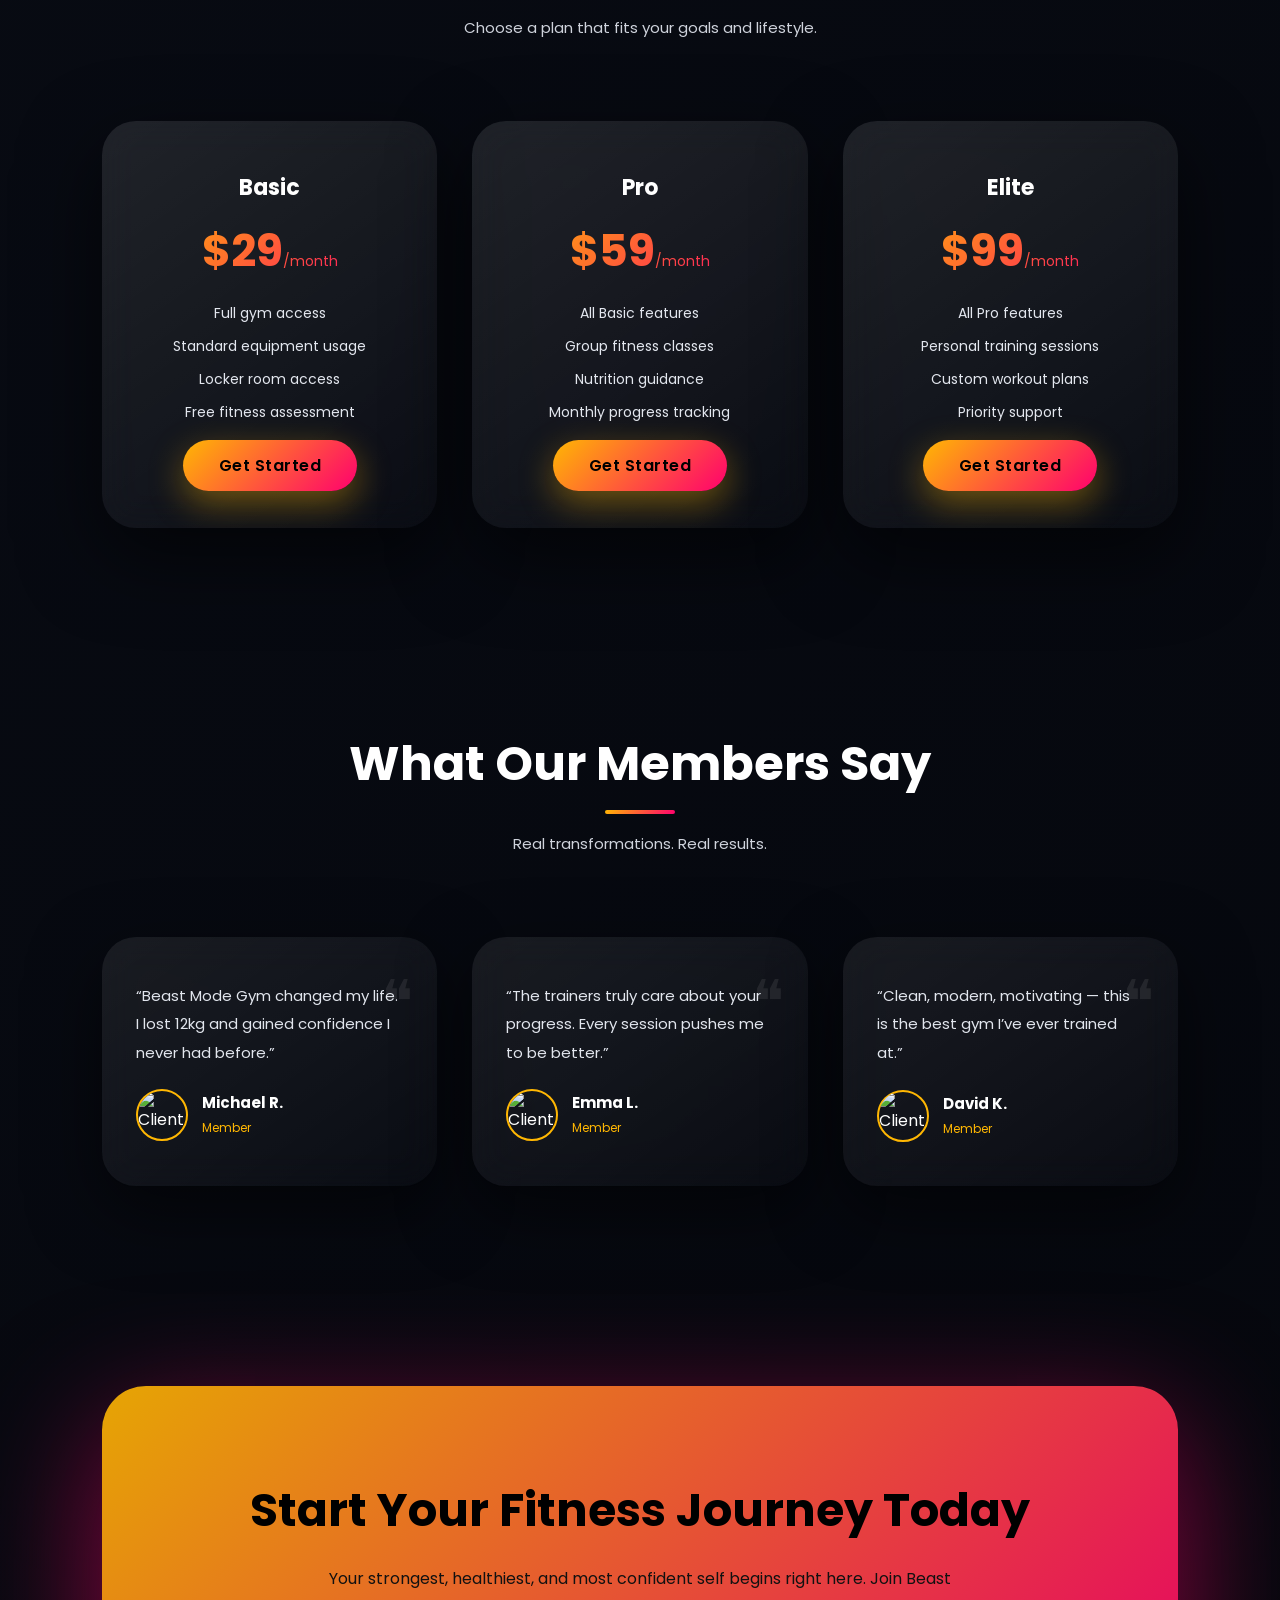
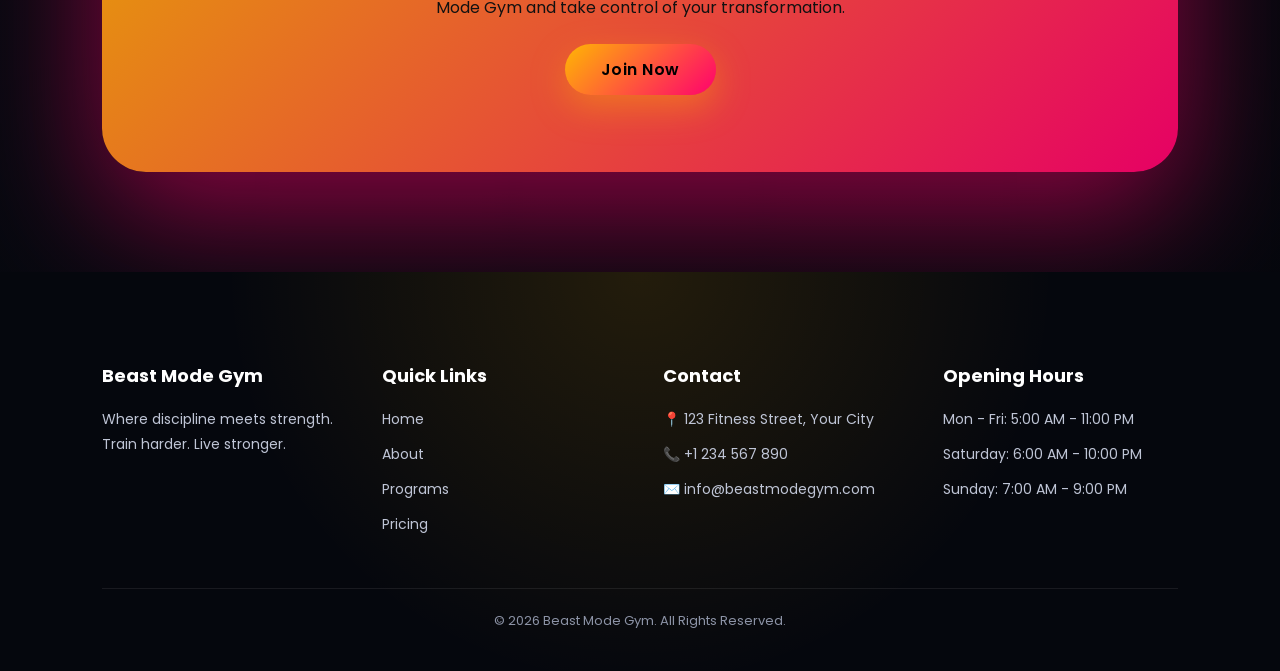
==== commit 94b27fb4: "add these changes" ====
--- a/index.html
+++ b/index.html
@@ -75,7 +75,7 @@
   <section id="about">
     <div class="about">
       <div class="about-img">
-        <img src="https://images.unsplash.com/photo-1579758629938-03608ccdbaba?auto=format&fit=crop&w=1200&q=80" alt="Gym interior">
+        <img src="images/gym interior.jpg" alt="Gym interior">
       </div>
 
       <div class="about-content">
@@ -101,7 +101,7 @@
 
     <div class="programs-grid">
       <div class="program-card">
-        <img src="https://images.unsplash.com/photo-1599058917212-d750089bc07b?auto=format&fit=crop&w=1200&q=80" alt="Strength Training">
+        <img src="images/Strength Training.jpg" alt="Strength Training">
         <div class="program-info">
           <h4>Strength Training</h4>
           <p>Build muscle, power, and confidence.</p>
@@ -125,7 +125,7 @@
       </div>
 
       <div class="program-card">
-        <img src="https://images.unsplash.com/photo-1594737625785-cdf9d6e9c1c4?auto=format&fit=crop&w=1200&q=80" alt="Yoga and Recovery">
+        <img src="images/Yoga & Recovery.jpg" alt="Yoga and Recovery">
         <div class="program-info">
           <h4>Yoga & Recovery</h4>
           <p>Flexibility, balance, and mental clarity.</p>
@@ -161,7 +161,7 @@
       </div>
 
       <div class="trainer-card">
-        <img src="https://images.unsplash.com/photo-1554284126-aa88f22d0d9c?auto=format&fit=crop&w=800&q=80" alt="Trainer">
+        <img src="images/Daniel Carter.jpg" alt="Trainer">
         <div class="trainer-info">
           <h4>Daniel Carter</h4>
           <span>CrossFit Trainer</span>
--- a/style.css
+++ b/style.css
@@ -289,6 +289,7 @@
     overflow: hidden;
     box-shadow: 0 30px 90px rgba(0, 0, 0, 0.6);
     animation: floatY 6s infinite ease-in-out;
+    
 }
 
 .about-content h3 {
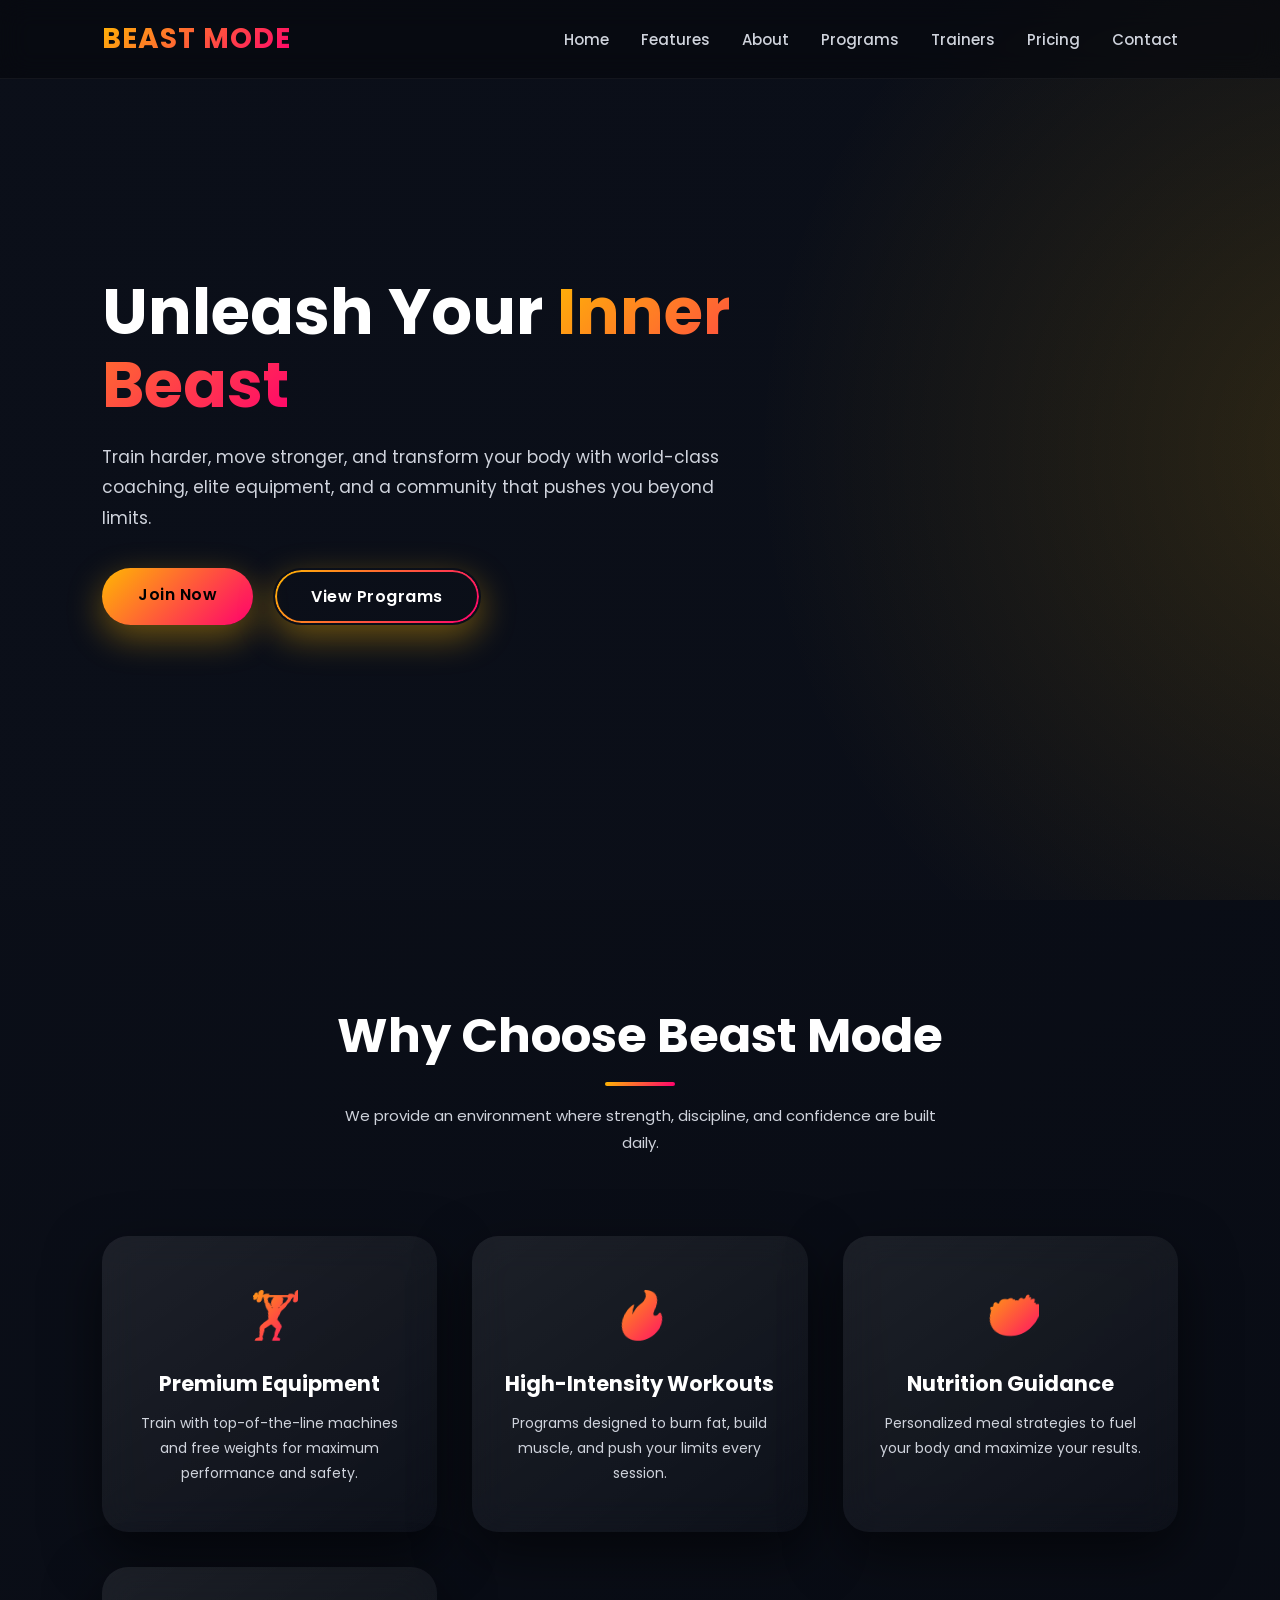
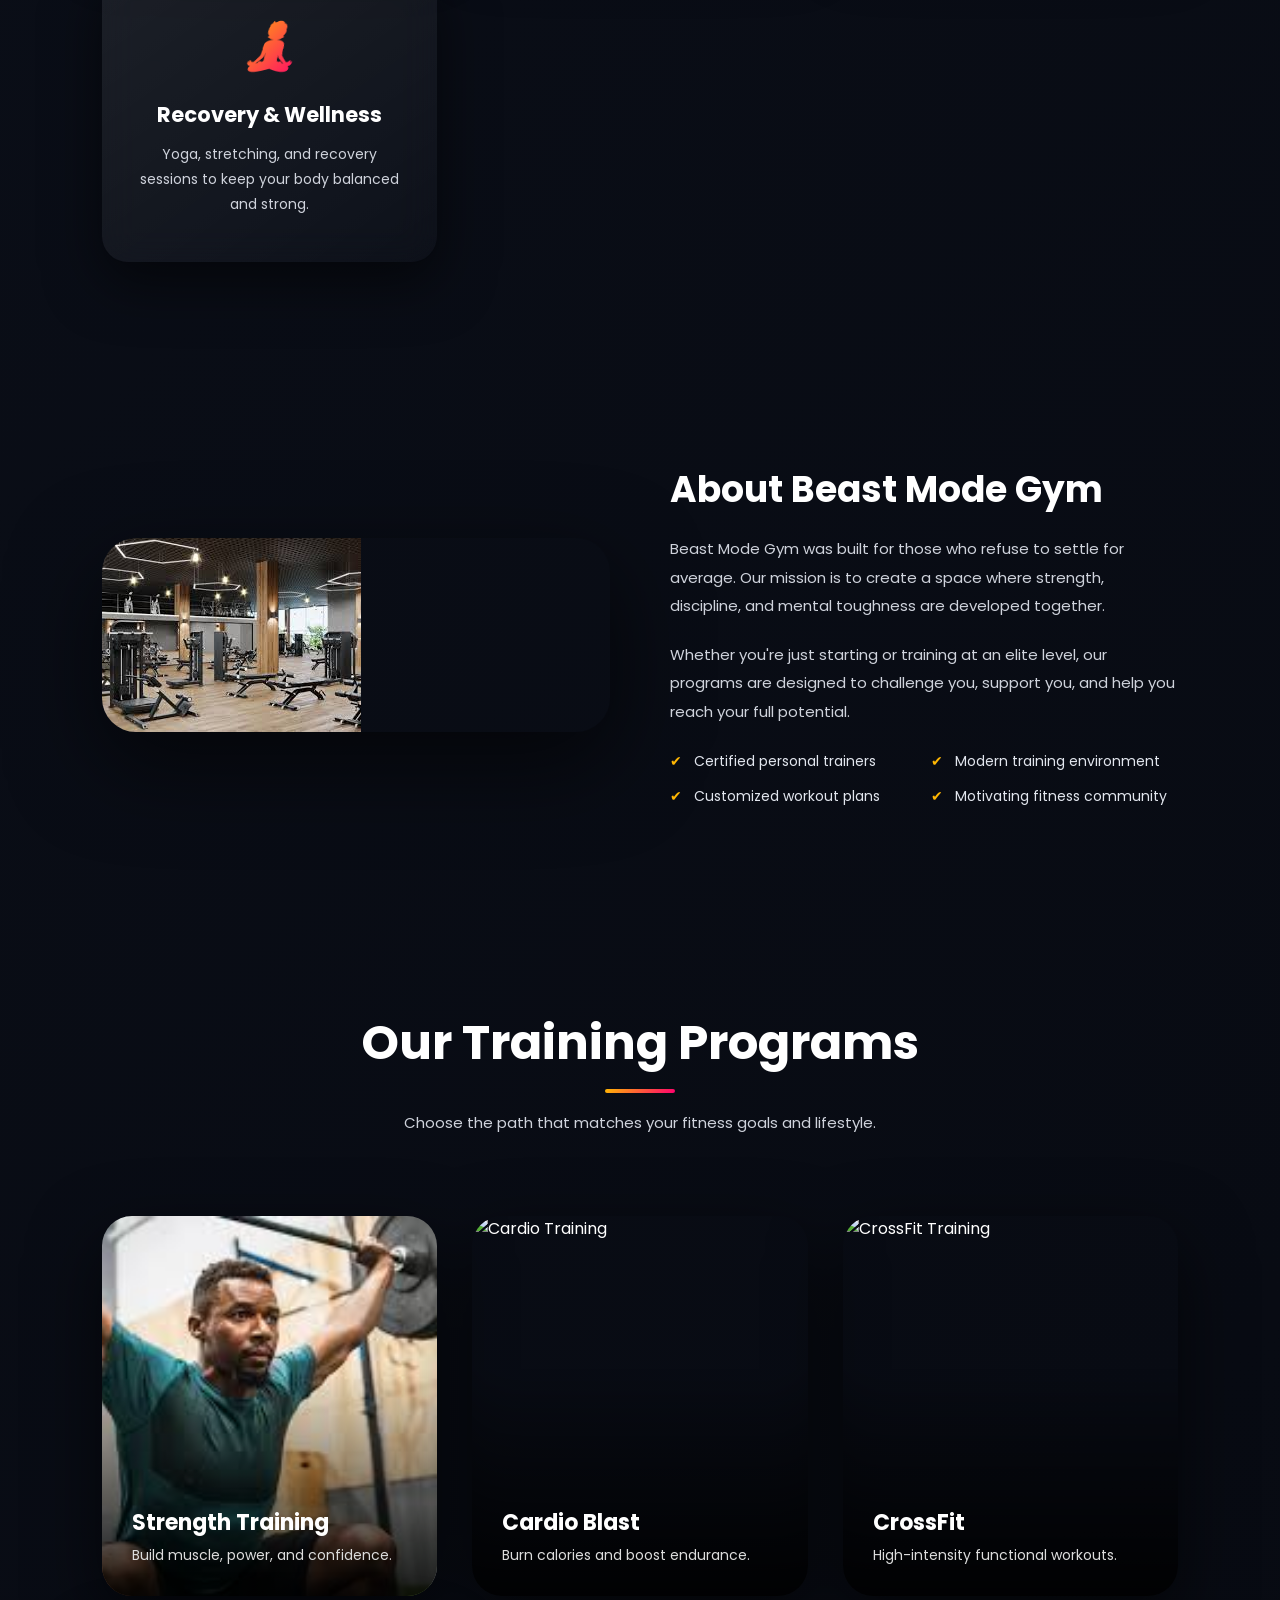
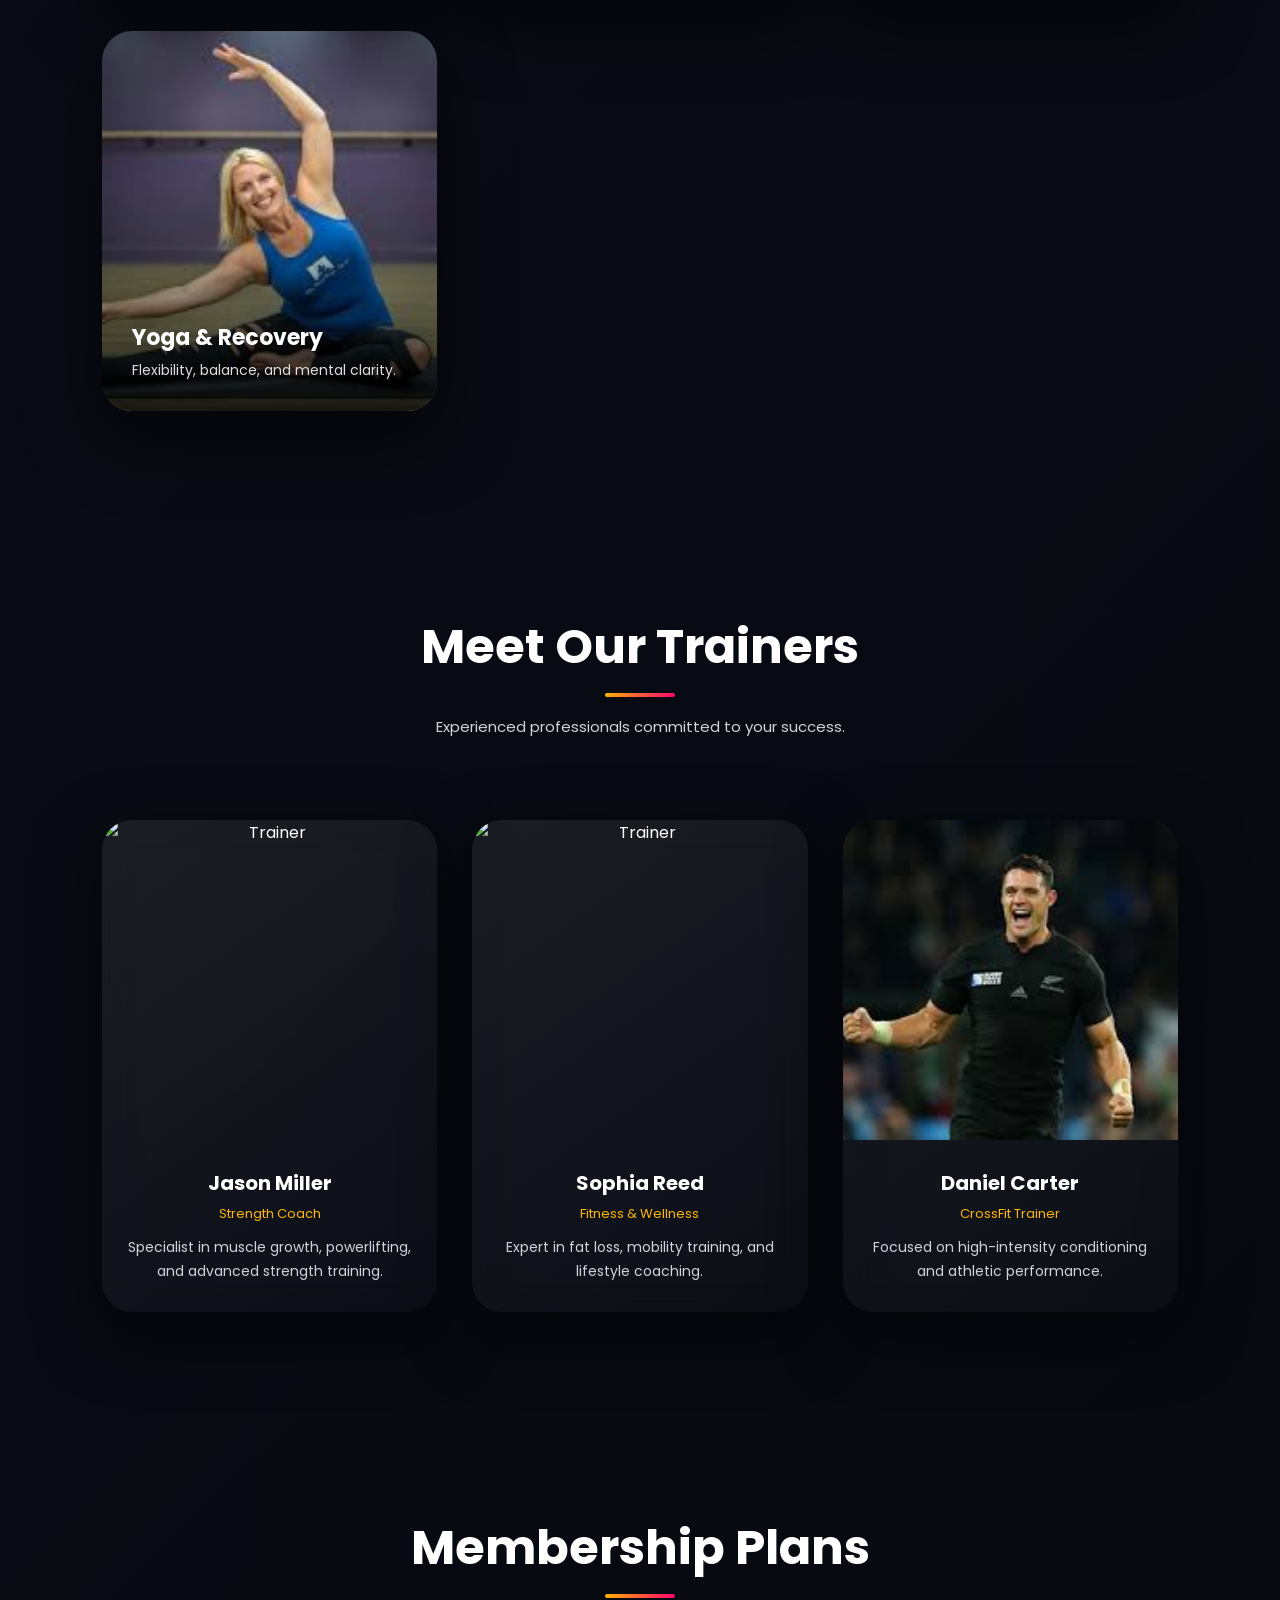
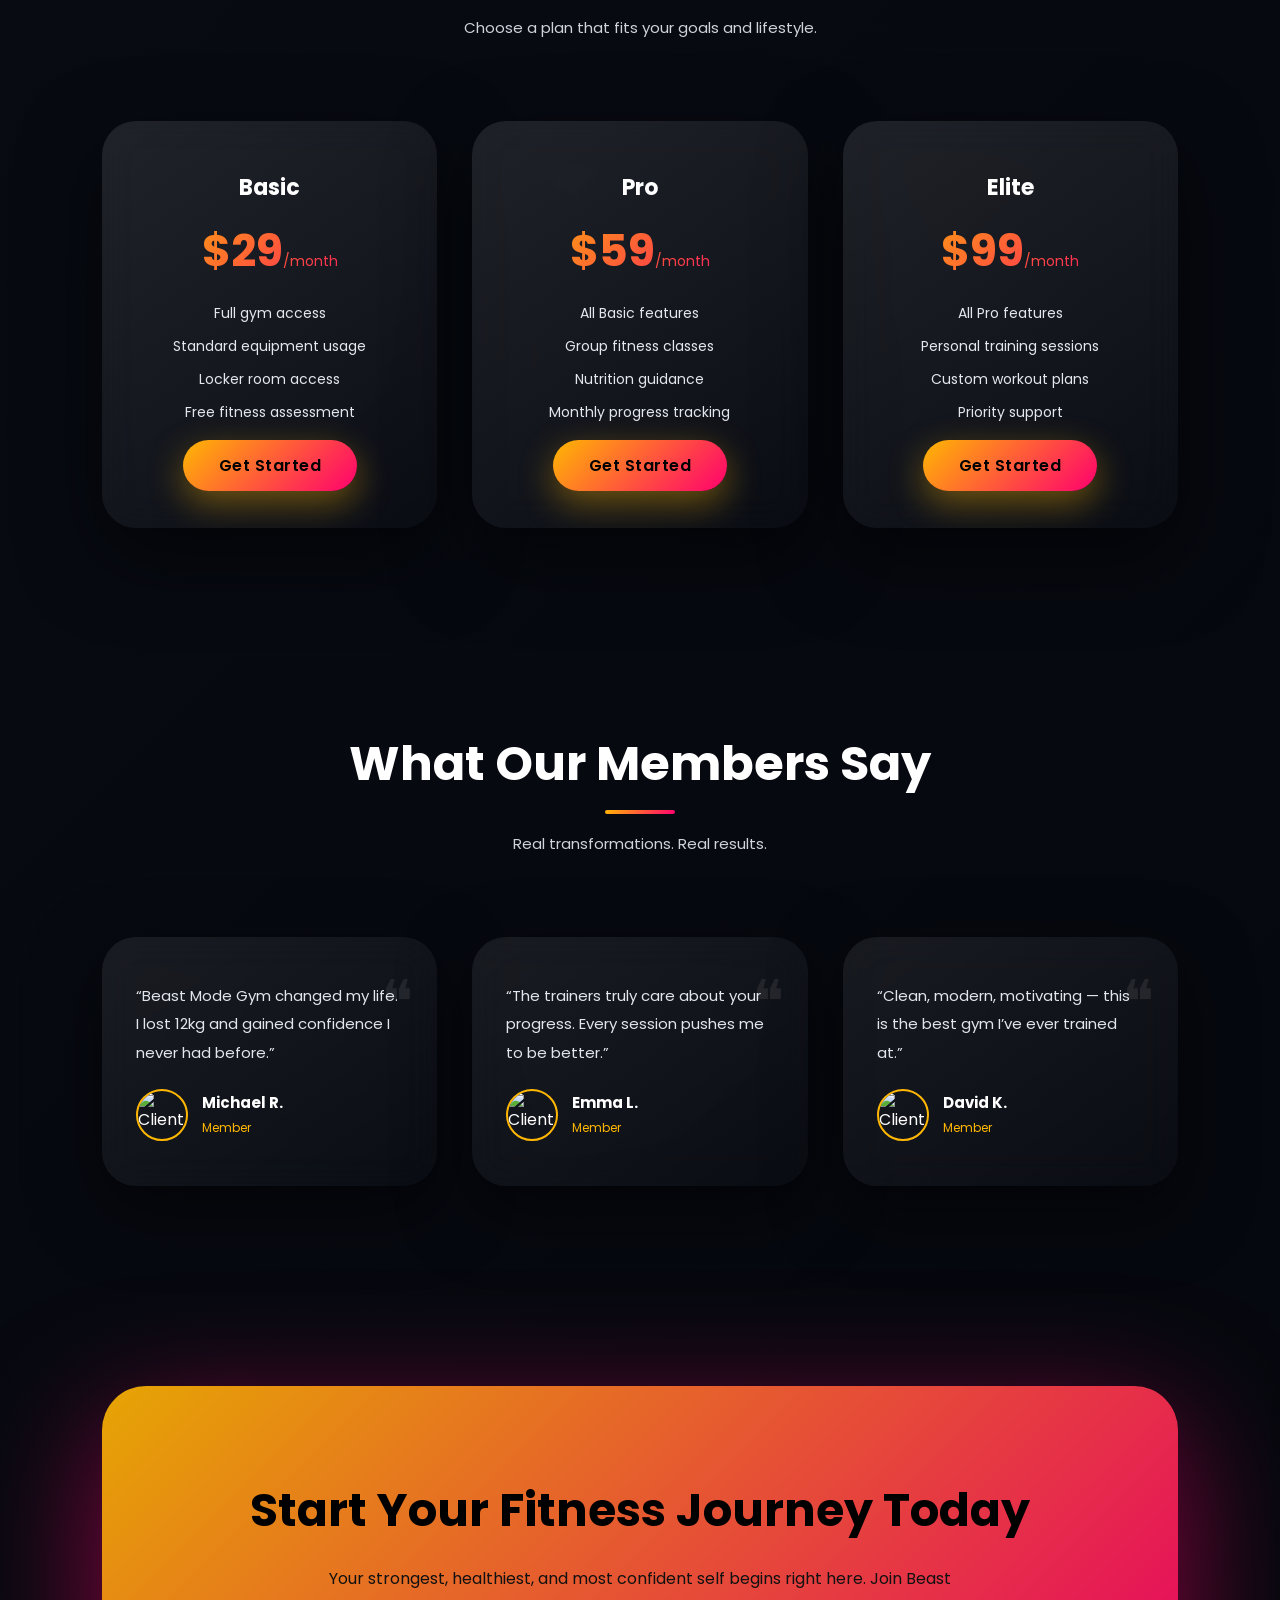
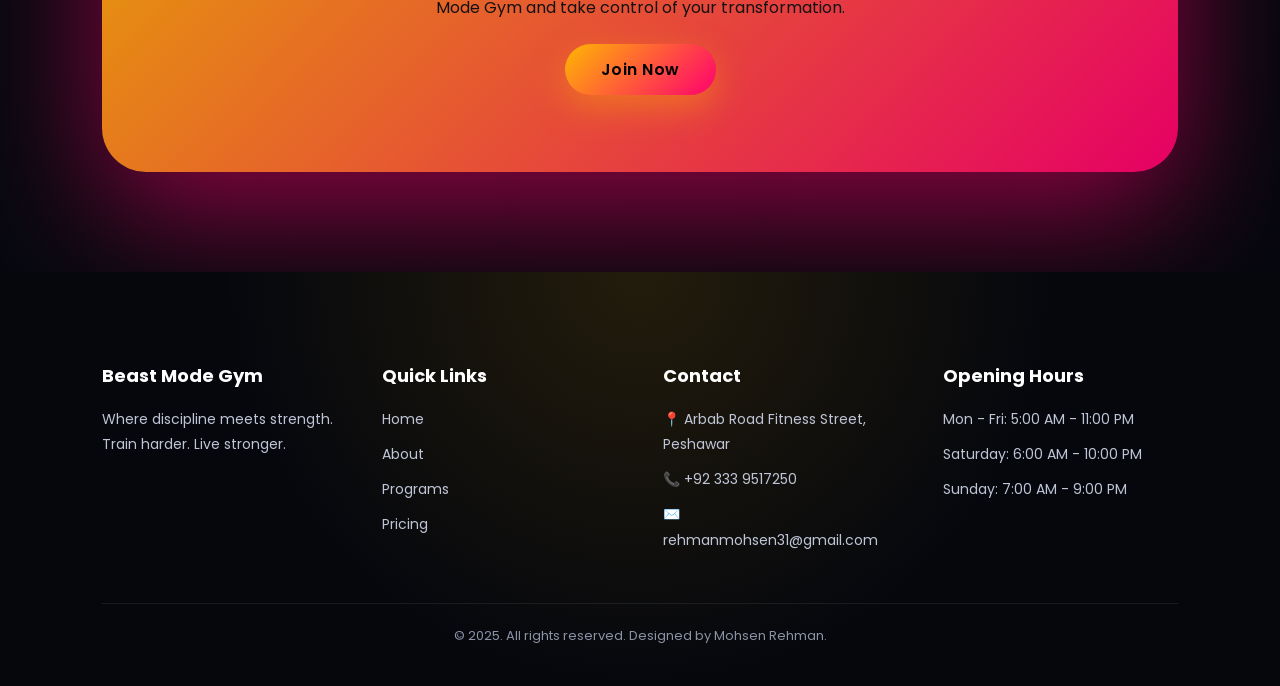
==== commit 79f62517: "add changes" ====
--- a/index.html
+++ b/index.html
@@ -287,9 +287,9 @@
 
       <div class="footer-col">
         <h4>Contact</h4>
-        <p>📍 123 Fitness Street, Your City</p>
-        <p>📞 +1 234 567 890</p>
-        <p>✉️ info@beastmodegym.com</p>
+        <p>📍 Arbab Road Fitness Street, Peshawar</p>
+        <p>📞 +92 333 9517250</p>
+        <p>✉️ rehmanmohsen31@gmail.com</p>
       </div>
 
       <div class="footer-col">
@@ -301,7 +301,7 @@
     </div>
 
     <div class="footer-bottom">
-      © 2026 Beast Mode Gym. All Rights Reserved.
+     © 2025. All rights reserved. Designed by Mohsen Rehman.
     </div>
   </footer>
 
